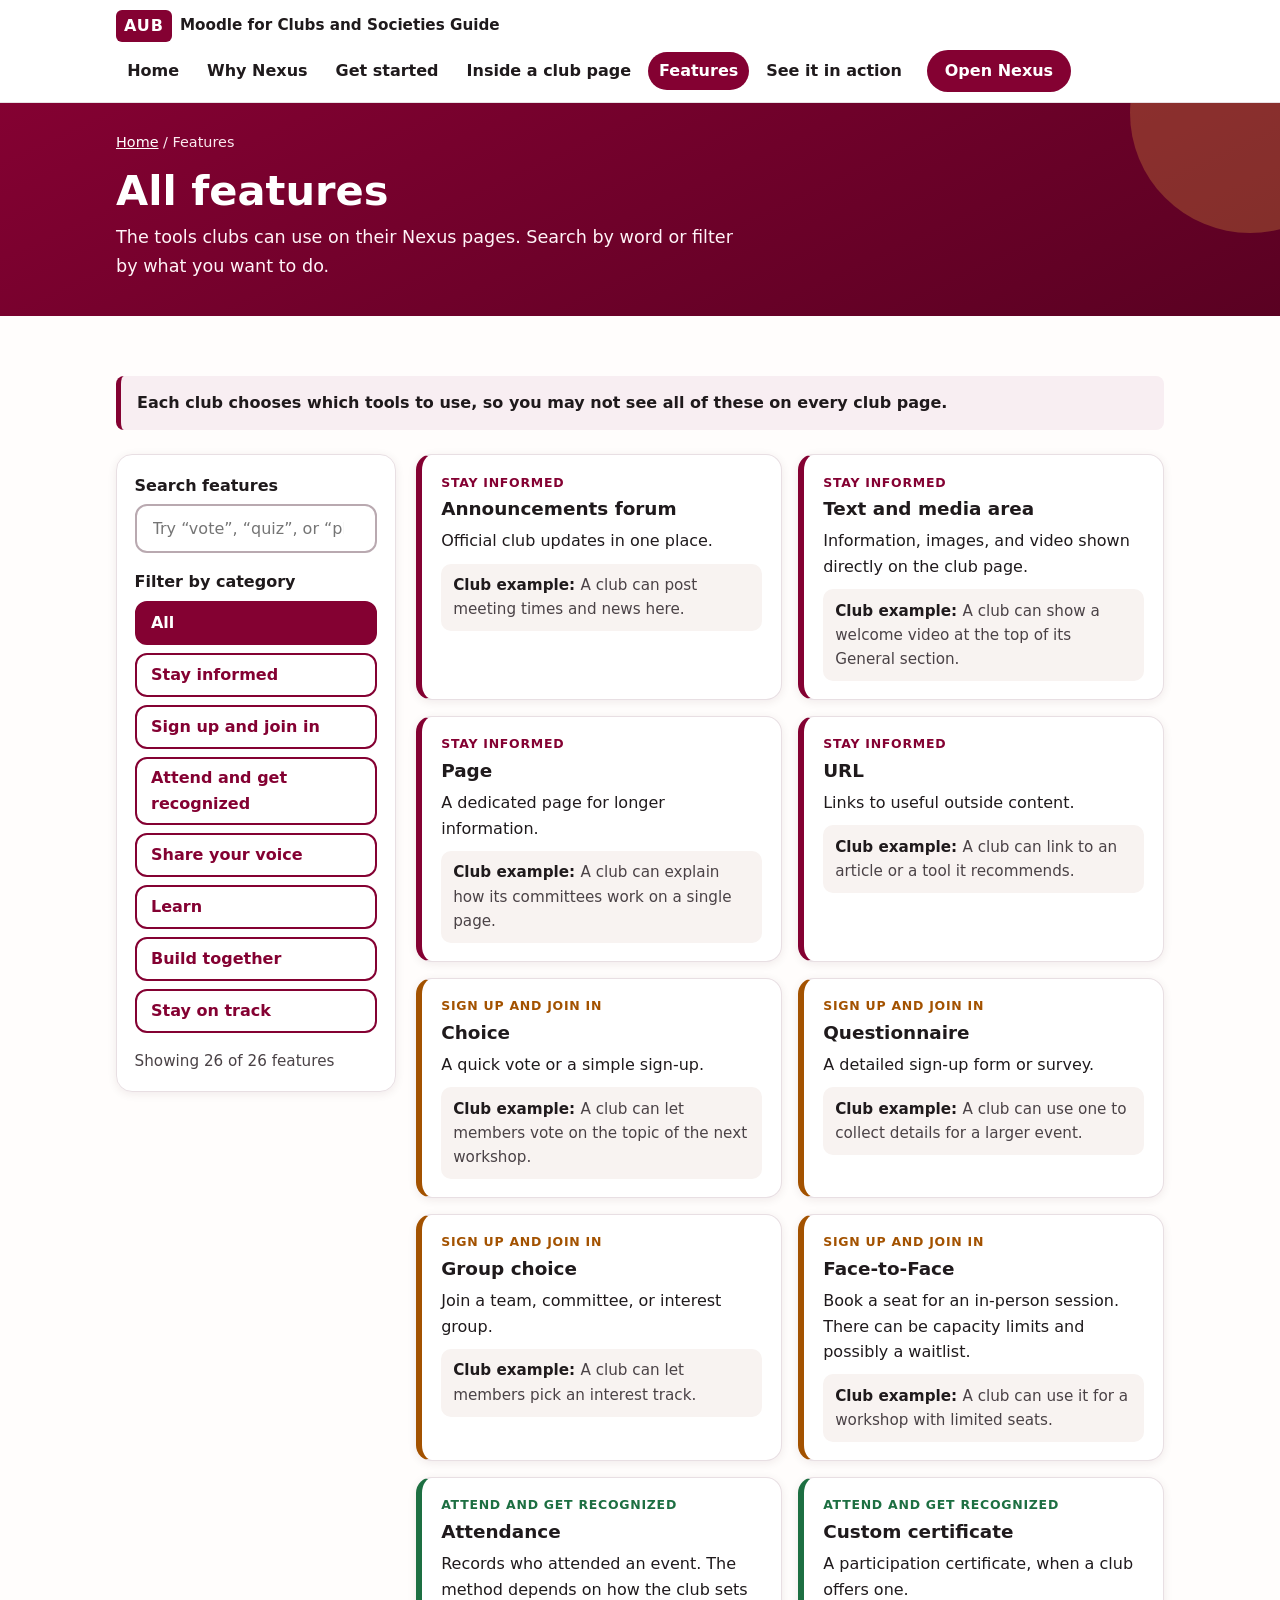
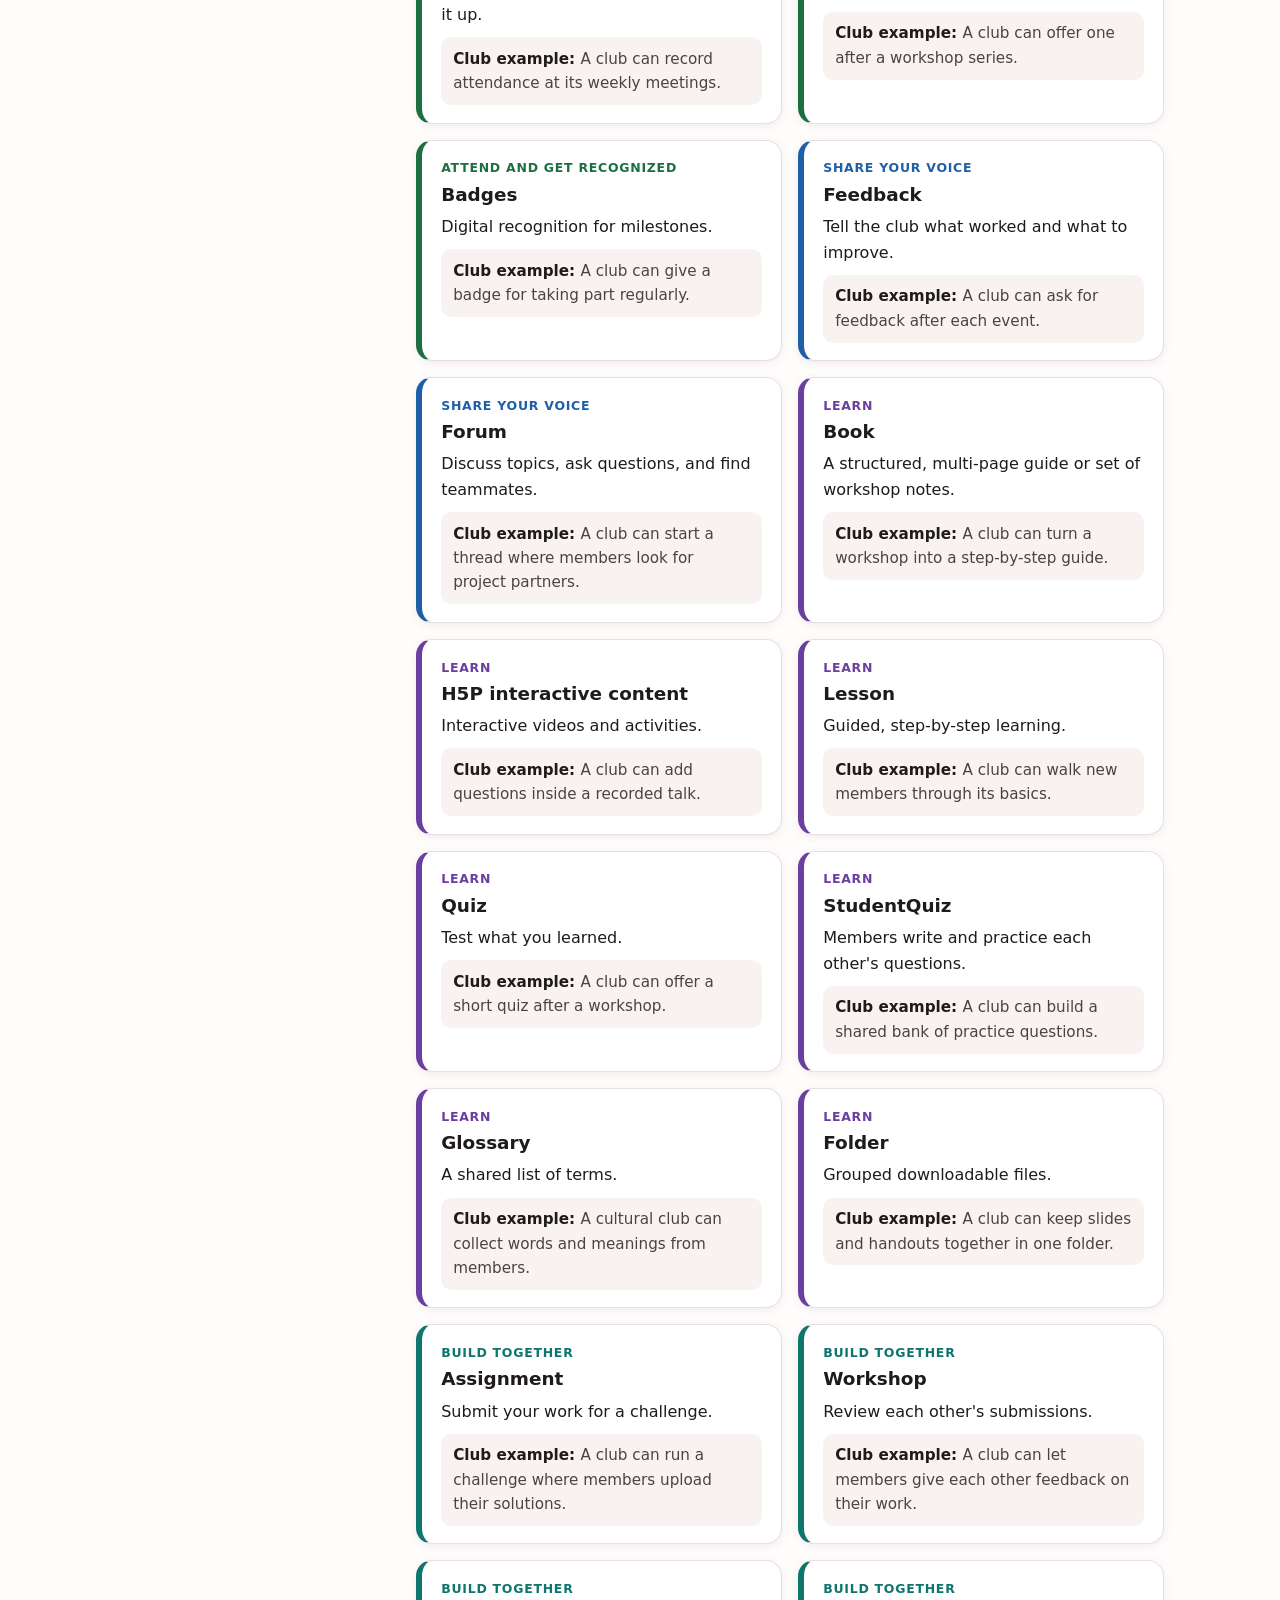
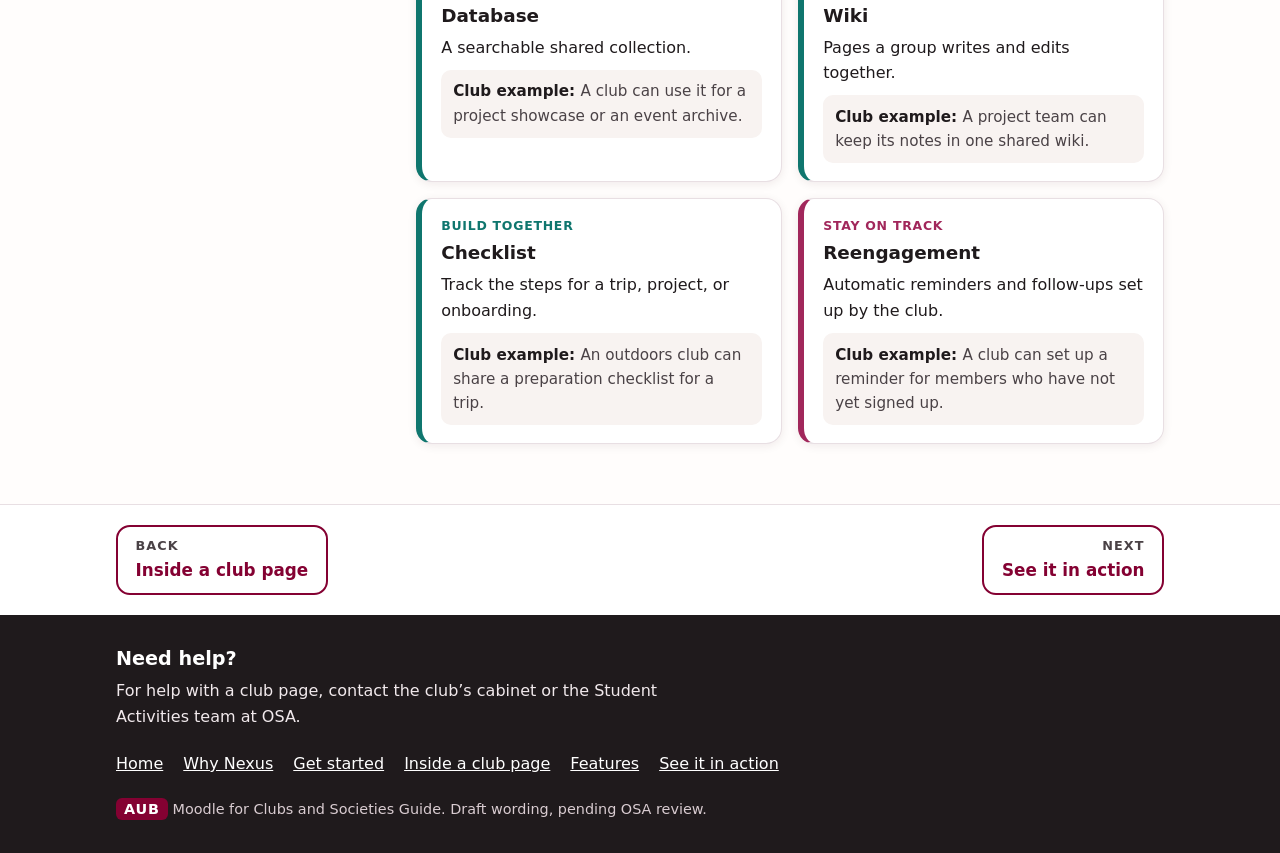
==== features.html @ 30dd05e3 "Redesign as a multi-page site with tabs, tiles, and a filterable feature grid Co-Authored-By: Claude" ====
<!DOCTYPE html>
<html lang="en">
<head>
  <meta charset="utf-8">
  <meta name="viewport" content="width=device-width, initial-scale=1">
  <title>Features | Moodle for Clubs and Societies Guide</title>
  <meta name="description" content="A student guide to everything you can do on Nexus through AUB clubs and societies.">
  <meta name="theme-color" content="#840132">
  <link rel="icon" href="data:image/svg+xml,%3Csvg xmlns='http://www.w3.org/2000/svg' viewBox='0 0 32 32'%3E%3Crect width='32' height='32' rx='7' fill='%23840132'/%3E%3Ctext x='16' y='22' font-family='Arial' font-weight='700' font-size='17' text-anchor='middle' fill='white'%3EN%3C/text%3E%3C/svg%3E">
  <link rel="stylesheet" href="styles.css">
  <script src="script.js" defer></script>
</head>
<body class="">
  <a class="skip-link" href="#main">Skip to content</a>

  <header class="site-header">
    <div class="wrap header-inner">
      <a class="wordmark" href="index.html" aria-label="Moodle for Clubs and Societies Guide, home">
        <span class="wordmark-aub">AUB</span><span class="wordmark-text">Moodle for Clubs and Societies Guide</span>
      </a>
      <button class="menu-toggle" type="button" aria-expanded="false" aria-controls="site-nav">
        <span class="menu-toggle-bars" aria-hidden="true"></span>
        <span class="menu-toggle-label">Menu</span>
      </button>
      <nav id="site-nav" class="site-nav" aria-label="Main">
        <ul>
          <li><a href="index.html">Home</a></li>
          <li><a href="why.html">Why Nexus</a></li>
          <li><a href="start.html">Get started</a></li>
          <li><a href="inside.html">Inside a club page</a></li>
          <li><a href="features.html" aria-current="page">Features</a></li>
          <li><a href="examples.html">See it in action</a></li>
          <li class="nav-cta"><a class="btn btn-small" href="https://lms.aub.edu.lb" target="_blank" rel="noopener noreferrer">Open Nexus<span class="visually-hidden"> (opens in a new tab)</span></a></li>
        </ul>
      </nav>
    </div>
  </header>

  <main id="main">
    <section class="page-head">
      <div class="wrap">
        <p class="crumbs"><a href="index.html">Home</a> <span aria-hidden="true">/</span> Features</p>
        <h1>All features</h1>
        <p class="page-lead">The tools clubs can use on their Nexus pages. Search by word or filter by what you want to do.</p>
      </div>
    </section>

    <section class="section">
      <div class="wrap">
        <p class="notice">Each club chooses which tools to use, so you may not see all of these on every club page.</p>

        <div class="feature-layout">
          <div class="tools" id="tools" hidden>
            <label class="search-label" for="feature-search">Search features</label>
            <input class="search-input" id="feature-search" type="search" placeholder="Try &ldquo;vote&rdquo;, &ldquo;quiz&rdquo;, or &ldquo;photos&rdquo;" autocomplete="off">
            <p class="filter-title" id="filter-title">Filter by category</p>
            <div class="filters" id="filters" role="group" aria-labelledby="filter-title"></div>
            <p class="result-count" id="result-count" role="status" aria-live="polite"></p>
          </div>

          <div class="feature-results">
            <div class="feature-grid" id="feature-grid"></div>
            <p class="empty" id="empty" hidden>No features match your search. Try a different word or choose &ldquo;All&rdquo;.</p>
            <noscript>
              <div class="noscript-box">
                <p><strong>The searchable grid needs JavaScript.</strong> Here are the feature names by category:</p>
                <ul>
                  <li><strong>Stay informed:</strong> Announcements forum, Text and media area, Page, URL</li>
                  <li><strong>Sign up and join in:</strong> Choice, Questionnaire, Group choice, Face-to-Face</li>
                  <li><strong>Attend and get recognized:</strong> Attendance, Custom certificate, Badges</li>
                  <li><strong>Share your voice:</strong> Feedback, Forum</li>
                  <li><strong>Learn:</strong> Book, H5P interactive content, Lesson, Quiz, StudentQuiz, Glossary, Folder</li>
                  <li><strong>Build together:</strong> Assignment, Workshop, Database, Wiki, Checklist</li>
                  <li><strong>Stay on track:</strong> Reengagement</li>
                </ul>
              </div>
            </noscript>
          </div>
        </div>
      </div>
    </section>
  </main>
    <nav class="pager" aria-label="Page navigation"><div class="wrap pager-inner">
      <a class="pager-link pager-prev" href="inside.html"><span class="pager-dir">Back</span><span class="pager-title">Inside a club page</span></a>
      <a class="pager-link pager-next" href="examples.html"><span class="pager-dir">Next</span><span class="pager-title">See it in action</span></a>
    </div></nav>
  <footer class="site-footer">
    <div class="wrap footer-inner">
      <div class="footer-help">
        <h2>Need help?</h2>
        <p>For help with a club page, contact the club&rsquo;s cabinet or the Student Activities team at OSA.</p>
      </div>
      <nav class="footer-nav" aria-label="Footer"><a href="index.html">Home</a><a href="why.html">Why Nexus</a><a href="start.html">Get started</a><a href="inside.html">Inside a club page</a><a href="features.html">Features</a><a href="examples.html">See it in action</a></nav>
      <p class="footer-small"><span class="wordmark-aub">AUB</span> Moodle for Clubs and Societies Guide. Draft wording, pending OSA review.</p>
    </div>
  </footer>
</body>
</html>
---- styles.css ----
:root {
  --aub-maroon: #840132;
  --maroon-dark: #5a0122;
  --maroon-tint: #f8eef2;
  --gold: #f4b942;
  --ink: #1f1a1c;
  --ink-soft: #4a4246;
  --line: #e8dfe3;
  --bg: #fffdfc;
  --bg-tint: #f8f3f1;
  --focus: #0b57d0;
  --radius: 16px;
  --shadow: 0 2px 10px rgba(60, 10, 30, .08);
  --font: system-ui, -apple-system, "Segoe UI", Roboto, "Helvetica Neue", Arial, sans-serif;
  /* tile and card tints */
  --rose: #fbe6ee; --sand: #fdf0d5; --sage: #e2f1e6; --sky: #e1edf9; --lilac: #ece6f8;
  --c0: #840132; --c1: #a35200; --c2: #1d6f42; --c3: #1f5fa8; --c4: #6b3fa0; --c5: #0f766e; --c6: #a1275b;
}

*, *::before, *::after { box-sizing: border-box; }
html { scroll-behavior: smooth; -webkit-text-size-adjust: 100%; }
body {
  margin: 0; font-family: var(--font); font-size: 1rem; line-height: 1.6;
  color: var(--ink); background: var(--bg); overflow-wrap: break-word;
}
img, svg { max-width: 100%; }
h1, h2, h3, h4 { line-height: 1.2; margin: 0 0 .5rem; }
h2 { font-size: 1.6rem; }
h3 { font-size: 1.15rem; }
h4 { font-size: 1.05rem; }
p { margin: 0 0 1rem; }
ul, ol { margin: 0; padding: 0; }
a { color: var(--aub-maroon); }
[id] { scroll-margin-top: 5rem; }

:focus-visible { outline: 3px solid var(--focus); outline-offset: 3px; border-radius: 4px; }

.wrap { width: 100%; max-width: 1080px; margin: 0 auto; padding: 0 1rem; }
.visually-hidden {
  position: absolute !important; width: 1px; height: 1px; margin: -1px; padding: 0;
  border: 0; overflow: hidden; clip: rect(0 0 0 0); white-space: nowrap;
}
.skip-link {
  position: absolute; left: .5rem; top: -4rem; background: #fff; color: var(--aub-maroon);
  padding: .6rem 1rem; border-radius: 8px; z-index: 100; font-weight: 600;
}
.skip-link:focus { top: .5rem; }

/* ---------- Header ---------- */
.site-header { position: sticky; top: 0; z-index: 50; background: #fff; border-bottom: 1px solid var(--line); }
.header-inner { display: flex; flex-wrap: wrap; align-items: center; justify-content: space-between; gap: .5rem; padding-top: .6rem; padding-bottom: .6rem; }
.wordmark { display: flex; align-items: center; gap: .5rem; text-decoration: none; color: var(--ink); min-width: 0; flex: 1 1 0; }
.wordmark-aub {
  background: var(--aub-maroon); color: #fff; font-weight: 800; letter-spacing: .06em;
  padding: .2rem .5rem; border-radius: 6px; flex: none;
}
.wordmark-text { font-weight: 700; font-size: .9rem; line-height: 1.2; }

.menu-toggle {
  display: none; align-items: center; gap: .5rem; background: var(--aub-maroon); color: #fff;
  border: 0; border-radius: 999px; padding: .55rem 1rem; font: inherit; font-weight: 600;
  cursor: pointer; min-height: 44px;
}
.menu-toggle-bars, .menu-toggle-bars::before, .menu-toggle-bars::after { display: block; width: 18px; height: 2px; background: #fff; border-radius: 2px; }
.menu-toggle-bars { position: relative; }
.menu-toggle-bars::before, .menu-toggle-bars::after { content: ""; position: absolute; left: 0; }
.menu-toggle-bars::before { top: -6px; }
.menu-toggle-bars::after { top: 6px; }

.site-nav { flex-basis: 100%; }
.site-nav ul { list-style: none; display: flex; flex-wrap: wrap; align-items: center; gap: .25rem .5rem; }
.site-nav a:not(.btn) { display: inline-block; padding: .4rem .7rem; text-decoration: none; font-weight: 600; color: var(--ink); border-radius: 999px; }
.site-nav a:not(.btn):hover { background: var(--maroon-tint); color: var(--aub-maroon); }
.site-nav a[aria-current="page"] { background: var(--aub-maroon); color: #fff; }

.js .menu-toggle { display: inline-flex; }
.js .site-nav { display: none; }
.js .site-nav.is-open { display: block; }
.js .site-nav ul { flex-direction: column; align-items: stretch; gap: 0; padding: .25rem 0 .5rem; }
.js .site-nav li { border-top: 1px solid var(--line); }
.js .site-nav a:not(.btn) { display: block; padding: .8rem .5rem; border-radius: 8px; }
.js .nav-cta { padding: .75rem 0 .25rem; }
.js .nav-cta .btn { width: 100%; }

@media (min-width: 960px) {
  .js .menu-toggle { display: none; }
  .js .site-nav, .js .site-nav.is-open { display: block; flex-basis: auto; }
  .site-nav { flex-basis: auto; }
  .js .site-nav ul { flex-direction: row; align-items: center; gap: .25rem .35rem; padding: 0; }
  .js .site-nav li { border-top: 0; }
  .js .site-nav a:not(.btn) { display: inline-block; padding: .4rem .7rem; border-radius: 999px; }
  .js .nav-cta { padding: 0 0 0 .5rem; }
  .js .nav-cta .btn { width: auto; }
  .wordmark { flex: 0 1 auto; }
  .wordmark-text { font-size: .95rem; }
}

/* ---------- Buttons ---------- */
.btn {
  display: inline-flex; align-items: center; justify-content: center; min-height: 48px;
  padding: .7rem 1.4rem; border-radius: 999px; font-weight: 700; text-decoration: none;
  border: 2px solid transparent; text-align: center;
}
.btn-small { min-height: 40px; padding: .4rem 1rem; background: var(--aub-maroon); color: #fff; }
.btn-small:hover { background: var(--maroon-dark); }
.btn-light { background: #fff; color: var(--aub-maroon); }
.btn-light:hover { background: var(--maroon-tint); }
.btn-outline-light { color: #fff; border-color: #fff; }
.btn-outline-light:hover { background: rgba(255, 255, 255, .15); }
.btn-primary { background: var(--aub-maroon); color: #fff; }
.btn-primary:hover { background: var(--maroon-dark); }
.button-row { display: flex; flex-wrap: wrap; gap: .75rem; }

/* ---------- Home hero ---------- */
.hero {
  position: relative; overflow: hidden; color: #fff;
  background: linear-gradient(155deg, var(--aub-maroon) 0%, var(--maroon-dark) 100%);
  padding: 2.75rem 0 3rem;
}
.hero::before, .hero::after { content: ""; position: absolute; border-radius: 50%; pointer-events: none; }
.hero::before { width: 420px; height: 420px; right: -140px; top: -160px; background: rgba(244, 185, 66, .22); }
.hero::after { width: 260px; height: 260px; left: -120px; bottom: -150px; background: rgba(255, 255, 255, .07); }
.hero-grid { position: relative; z-index: 1; display: grid; gap: 2rem; }
.eyebrow {
  display: inline-block; margin-bottom: .75rem; font-size: .85rem; font-weight: 700;
  letter-spacing: .1em; text-transform: uppercase; background: rgba(255, 255, 255, .16);
  padding: .25rem .7rem; border-radius: 999px;
}
.hero h1 { font-size: 2.1rem; margin-bottom: 1rem; }
.mission { font-size: 1.2rem; max-width: 36rem; margin-bottom: 1.5rem; }
.hero-note { max-width: 36rem; margin: 1.5rem 0 0; font-size: .95rem; color: #fbe9ef; }
.hero :focus-visible { outline-color: #fff; }

.hero-card {
  background: rgba(255, 255, 255, .12); border: 1px solid rgba(255, 255, 255, .3);
  border-radius: var(--radius); padding: 1.25rem; align-self: center;
}
.hero-card-title { font-weight: 700; margin-bottom: .75rem; text-transform: uppercase; font-size: .85rem; letter-spacing: .08em; }
.hero-card ul { list-style: none; display: grid; gap: .5rem; counter-reset: sec; }
.hero-card li {
  counter-increment: sec; background: #fff; color: var(--ink); border-radius: 12px;
  padding: .6rem .9rem; font-weight: 600; display: flex; gap: .7rem; align-items: center;
}
.hero-card li::before {
  content: counter(sec); flex: none; width: 1.6rem; height: 1.6rem; border-radius: 50%;
  background: var(--aub-maroon); color: #fff; font-size: .85rem; display: flex; align-items: center; justify-content: center;
}
.hero-card li.plus { background: transparent; color: #fff; border: 2px dashed rgba(255, 255, 255, .6); counter-increment: none; font-weight: 500; }
.hero-card li.plus::before { content: "+"; background: var(--gold); color: var(--ink); }

/* ---------- Inner page header ---------- */
.page-head {
  position: relative; overflow: hidden; color: #fff;
  background: linear-gradient(155deg, var(--aub-maroon) 0%, var(--maroon-dark) 100%);
  padding: 1.75rem 0 2.25rem;
}
.page-head::after { content: ""; position: absolute; width: 240px; height: 240px; right: -90px; top: -110px; border-radius: 50%; background: rgba(244, 185, 66, .25); }
.page-head .wrap { position: relative; z-index: 1; }
.crumbs { font-size: .9rem; margin-bottom: .75rem; color: #fbe9ef; }
.crumbs a { color: #fff; }
.page-head h1 { font-size: 2rem; margin-bottom: .5rem; }
.page-lead { max-width: 40rem; font-size: 1.1rem; margin: 0; color: #fff3f7; }
.page-head :focus-visible { outline-color: #fff; }

/* ---------- Sections ---------- */
.section { padding: 2.5rem 0; }
.section-tint { background: var(--bg-tint); }
.section-title { color: var(--aub-maroon); margin-bottom: .5rem; }
.lead { font-size: 1.1rem; color: var(--ink-soft); max-width: 42rem; }
.small { font-size: .95rem; color: var(--ink-soft); }
.hint { font-size: .9rem; font-weight: 600; color: var(--ink-soft); margin-bottom: .75rem; }
.note-line { margin-top: 1.25rem; color: var(--ink-soft); }
.center-action { margin: 2rem 0 0; text-align: center; }

/* Home tiles */
.tiles { display: grid; gap: 1rem; margin-top: 1.5rem; }
.tile {
  position: relative; display: block; text-decoration: none; color: var(--ink);
  border-radius: 20px; padding: 1.25rem 1.25rem 1.1rem; box-shadow: var(--shadow);
  border: 2px solid transparent; transition: transform .15s ease, border-color .15s ease;
}
.tile:hover { transform: translateY(-3px); border-color: var(--aub-maroon); }
.tile-num {
  display: flex; align-items: center; justify-content: center; width: 2.6rem; height: 2.6rem;
  border-radius: 14px; background: var(--aub-maroon); color: #fff; font-size: 1.3rem; font-weight: 800; margin-bottom: .75rem;
}
.tile h3 { font-size: 1.3rem; }
.tile p { color: var(--ink-soft); }
.tile-go { font-weight: 700; color: var(--aub-maroon); }
.tile-go::after { content: " \2192"; }
.t1 { background: var(--rose); } .t2 { background: var(--sand); } .t3 { background: var(--sage); }
.t4 { background: var(--sky); } .t5 { background: var(--lilac); }

/* Why */
.why-list { list-style: none; display: grid; gap: .85rem; }
.why-list li {
  display: flex; gap: 1rem; align-items: flex-start; background: #fff; border: 1px solid var(--line);
  border-radius: var(--radius); padding: 1rem 1.1rem; box-shadow: var(--shadow); font-size: 1.05rem;
}
.why-num {
  flex: none; width: 2.2rem; height: 2.2rem; border-radius: 50%; background: var(--aub-maroon);
  color: #fff; font-weight: 700; display: inline-flex; align-items: center; justify-content: center;
}
.compare { display: grid; gap: .75rem; margin-top: 1.25rem; align-items: stretch; }
.compare-col { border-radius: 20px; padding: 1.4rem; }
.compare-col ul { padding-left: 1.2rem; }
.compare-follow { background: #ece7e8; border: 1px solid var(--line); }
.compare-part { background: var(--aub-maroon); color: #fff; box-shadow: var(--shadow); }
.compare-part h3 { color: #fff; }
.compare-arrow { text-align: center; font-size: 2rem; font-weight: 800; color: var(--aub-maroon); transform: rotate(90deg); line-height: 1; }

/* Timeline */
.timeline { list-style: none; counter-reset: tl; position: relative; display: grid; gap: 1rem; }
.timeline::before { content: ""; position: absolute; left: 1.2rem; top: 1.5rem; bottom: 1.5rem; width: 3px; background: var(--gold); border-radius: 3px; }
.timeline li {
  counter-increment: tl; position: relative; margin-left: 3.4rem; background: #fff;
  border: 1px solid var(--line); border-radius: var(--radius); padding: 1rem 1.2rem; box-shadow: var(--shadow);
}
.timeline li::before {
  content: counter(tl); position: absolute; left: -3.4rem; top: .8rem; width: 2.5rem; height: 2.5rem;
  border-radius: 50%; background: var(--aub-maroon); color: #fff; font-weight: 800; border: 3px solid var(--bg);
  display: flex; align-items: center; justify-content: center;
}
.timeline h3 { margin-bottom: .2rem; }
.timeline p { margin: 0; color: var(--ink-soft); }

/* Event flow */
.flow { list-style: none; display: grid; gap: 1rem; margin-top: 1.5rem; }
.flow li { position: relative; background: #fff; border: 1px solid var(--line); border-radius: var(--radius); padding: 1rem 1rem 1rem 4rem; box-shadow: var(--shadow); }
.flow-num {
  position: absolute; left: 1rem; top: 1rem; width: 2.2rem; height: 2.2rem; border-radius: 50%;
  background: var(--aub-maroon); color: #fff; font-weight: 700; display: flex; align-items: center; justify-content: center;
}
.flow li:not(:last-child)::after {
  content: ""; position: absolute; left: calc(1rem + 1.1rem - 1px); top: calc(1rem + 2.2rem);
  height: calc(100% - 2.2rem); width: 2px; background: var(--aub-maroon); opacity: .3;
}
.flow h3 { margin-bottom: .2rem; }
.flow p { margin: 0; color: var(--ink-soft); }

/* Tabs */
.tab-panel {
  background: #fff; border: 1px solid var(--line); border-radius: var(--radius);
  padding: 1.25rem; box-shadow: var(--shadow); margin-bottom: 1rem;
}
.tab-panel h3 { color: var(--aub-maroon); font-size: 1.3rem; }
.tab-panel > p { color: var(--ink-soft); }
.tablist { display: flex; flex-wrap: wrap; gap: .5rem; margin-bottom: 1rem; }
.tab {
  font: inherit; font-weight: 700; cursor: pointer; min-height: 44px; padding: .45rem 1.1rem;
  background: #fff; color: var(--aub-maroon); border: 2px solid var(--aub-maroon); border-radius: 999px;
}
.tab:hover { background: var(--maroon-tint); }
.tab[aria-selected="true"] { background: var(--aub-maroon); color: #fff; }
.js .tab-panel { margin-bottom: 0; }
.js .tab-panel[hidden] { display: none; }
.pill-list { list-style: none; display: flex; flex-wrap: wrap; gap: .5rem; margin-top: .5rem; }
.pill-list li { background: var(--maroon-tint); border: 1px solid #ecd2dc; border-radius: 999px; padding: .35rem .9rem; font-weight: 600; }

/* Features */
.notice {
  background: var(--maroon-tint); border-left: 5px solid var(--aub-maroon);
  padding: .9rem 1rem; border-radius: 8px; font-weight: 600; margin: 0 0 1.5rem;
}
.feature-layout { display: grid; gap: 1.25rem; align-items: start; }
.tools { background: #fff; border: 1px solid var(--line); border-radius: var(--radius); padding: 1.1rem; box-shadow: var(--shadow); }
.tools[hidden] { display: none; }
.search-label { display: block; font-weight: 700; margin-bottom: .35rem; }
.search-input {
  width: 100%; font: inherit; min-height: 48px; padding: .6rem 1rem;
  border: 2px solid #b9a9b0; border-radius: 12px; background: #fff; color: var(--ink);
}
.search-input:focus-visible { outline-offset: 1px; border-color: var(--focus); }
.filter-title { font-weight: 700; margin: 1rem 0 .4rem; }
.filters { display: flex; flex-wrap: wrap; gap: .5rem; }
.chip {
  font: inherit; font-weight: 600; cursor: pointer; min-height: 44px; padding: .4rem .9rem;
  background: #fff; color: var(--aub-maroon); border: 2px solid var(--aub-maroon); border-radius: 999px;
}
.chip:hover { background: var(--maroon-tint); }
.chip[aria-pressed="true"] { background: var(--aub-maroon); color: #fff; }
.result-count { color: var(--ink-soft); font-size: .95rem; margin: 1rem 0 0; }

.feature-grid { display: grid; gap: 1rem; }
.feature-card {
  --accent: var(--c0); background: #fff; border: 1px solid var(--line); border-left: 6px solid var(--accent);
  border-radius: var(--radius); padding: 1.1rem 1.2rem; box-shadow: var(--shadow);
}
.feature-card[hidden] { display: none; }
.cat-0 { --accent: var(--c0); } .cat-1 { --accent: var(--c1); } .cat-2 { --accent: var(--c2); }
.cat-3 { --accent: var(--c3); } .cat-4 { --accent: var(--c4); } .cat-5 { --accent: var(--c5); } .cat-6 { --accent: var(--c6); }
.feature-cat { margin: 0 0 .35rem; font-size: .78rem; font-weight: 700; letter-spacing: .06em; text-transform: uppercase; color: var(--accent); }
.feature-meaning { margin-bottom: .6rem; }
.feature-example { margin: 0; font-size: .95rem; color: var(--ink-soft); background: var(--bg-tint); border-radius: 10px; padding: .6rem .75rem; }
.feature-example-label { font-weight: 700; color: var(--ink); }
.empty { font-weight: 600; padding: 1rem 0; }
.noscript-box { background: #fff; border: 1px solid var(--line); border-radius: var(--radius); padding: 1rem 1.2rem; }
.noscript-box ul { padding-left: 1.2rem; }

/* Examples */
.example-block { background: #fff; border: 2px solid var(--aub-maroon); border-radius: 20px; padding: 1.25rem; box-shadow: var(--shadow); }
.example-block h2 { color: var(--aub-maroon); }
.example-block .tab-panel { box-shadow: none; background: var(--bg-tint); }
.label {
  display: inline-block; margin: 0 0 .5rem; background: var(--aub-maroon); color: #fff;
  font-size: .85rem; font-weight: 700; letter-spacing: .04em; padding: .25rem .75rem; border-radius: 999px;
}
.idea-pair { display: grid; gap: 1rem; margin-top: 1.25rem; }
.idea { background: var(--maroon-tint); border-radius: var(--radius); padding: 1rem 1.2rem; }
.idea p { margin: 0; }
.tag {
  display: inline-block; vertical-align: middle; margin-left: .35rem; font-size: .7rem; font-weight: 700;
  text-transform: uppercase; letter-spacing: .06em; border: 1px solid var(--aub-maroon); color: var(--aub-maroon);
  border-radius: 999px; padding: .05rem .5rem;
}
.idea-cards { display: grid; gap: 1rem; margin-top: 1.25rem; }
.idea-card { border-radius: 20px; padding: 1.2rem; box-shadow: var(--shadow); }
.idea-card p { margin: 0; color: var(--ink-soft); }
.ic1 { background: var(--rose); } .ic2 { background: var(--sand); } .ic3 { background: var(--sage); }
.ic4 { background: var(--sky); } .ic5 { background: var(--lilac); }
.inspired { margin-top: 1.5rem; font-size: .95rem; color: var(--ink-soft); }

/* Help (home) */
.help-box { background: #fff; border: 2px solid var(--gold); border-radius: 20px; padding: 1.5rem; text-align: center; box-shadow: var(--shadow); }
.help-box h2 { color: var(--aub-maroon); }
.help-box p { margin: 0 auto; max-width: 36rem; font-size: 1.1rem; }

/* Pager */
.pager { border-top: 1px solid var(--line); background: #fff; }
.pager-inner { display: flex; justify-content: space-between; gap: 1rem; padding-top: 1.25rem; padding-bottom: 1.25rem; }
.pager-link {
  display: flex; flex-direction: column; text-decoration: none; border: 2px solid var(--aub-maroon);
  border-radius: 14px; padding: .6rem 1.1rem; min-width: 0; color: var(--aub-maroon);
}
.pager-link:hover { background: var(--maroon-tint); }
.pager-next { margin-left: auto; text-align: right; }
.pager-dir { font-size: .8rem; font-weight: 700; text-transform: uppercase; letter-spacing: .08em; color: var(--ink-soft); }
.pager-title { font-weight: 800; font-size: 1.05rem; }

/* Footer */
.site-footer { background: var(--ink); color: #f1e9ec; padding: 2rem 0; }
.site-footer a { color: #fff; }
.site-footer :focus-visible { outline-color: #fff; }
.footer-help h2 { font-size: 1.2rem; color: #fff; }
.footer-help p { max-width: 36rem; }
.footer-nav { display: flex; flex-wrap: wrap; gap: .25rem 1.25rem; margin: 1rem 0; }
.footer-nav a { padding: .35rem 0; }
.footer-small { margin: 0; font-size: .9rem; color: #d9ccd1; }

/* ---------- Larger screens ---------- */
@media (min-width: 640px) {
  .hero h1 { font-size: 2.8rem; }
  .page-head h1 { font-size: 2.6rem; }
  .tiles { grid-template-columns: repeat(2, 1fr); }
  .feature-grid { grid-template-columns: repeat(2, 1fr); }
  .idea-pair { grid-template-columns: 1fr 1fr; }
  .idea-cards { grid-template-columns: repeat(2, 1fr); }
  .compare { grid-template-columns: 1fr auto 1fr; align-items: center; }
  .compare-arrow { transform: none; }
}
@media (min-width: 960px) {
  .hero { padding: 4.5rem 0 5rem; }
  .hero-grid { grid-template-columns: 1.25fr .85fr; align-items: center; }
  .hero h1 { font-size: 3.2rem; }
  .section { padding: 3.75rem 0; }
  h2 { font-size: 1.9rem; }
  .tiles { grid-template-columns: repeat(6, 1fr); }
  .tile { grid-column: span 2; }
  .tile:nth-child(4) { grid-column: 2 / span 2; }
  .tile:nth-child(5) { grid-column: 4 / span 2; }
  .idea-cards { grid-template-columns: repeat(3, 1fr); }
  .idea-cards .idea-card:nth-child(4) { grid-column: 1 / span 1; }
  .feature-layout { grid-template-columns: 280px 1fr; }
  .tools { position: sticky; top: 5rem; }
  .filters { flex-direction: column; }
  .chip { text-align: left; border-radius: 12px; }
  .feature-grid { grid-template-columns: repeat(2, 1fr); }
  .flow { grid-template-columns: repeat(5, 1fr); }
  .flow li { padding: 4rem 1rem 1rem; }
  .flow li:not(:last-child)::after {
    left: calc(1rem + 2.2rem); top: calc(1rem + 1.1rem - 1px); width: calc(100% - 2.2rem + 1rem); height: 2px;
  }
}

/* ---------- Reduced motion ---------- */
@media (prefers-reduced-motion: reduce) {
  html { scroll-behavior: auto; }
  *, *::before, *::after { animation: none !important; transition: none !important; }
  .tile:hover { transform: none; }
}
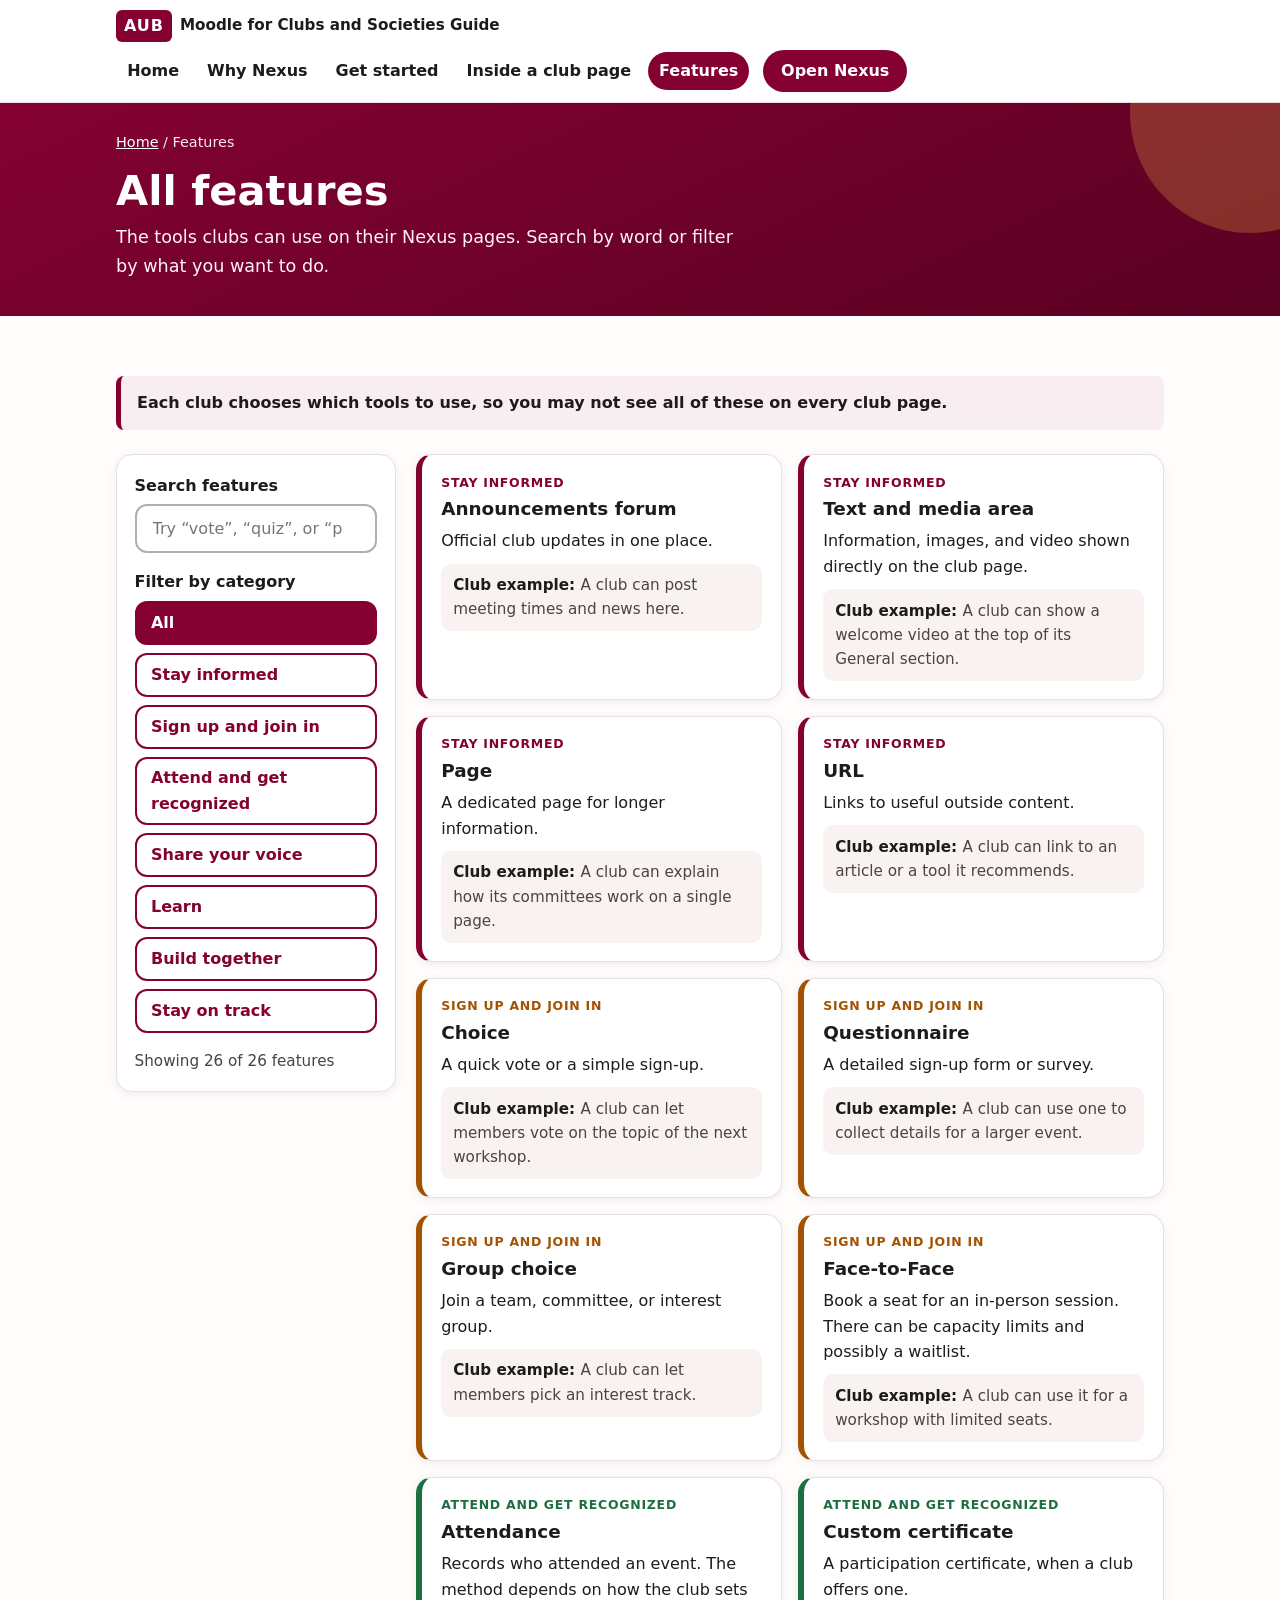
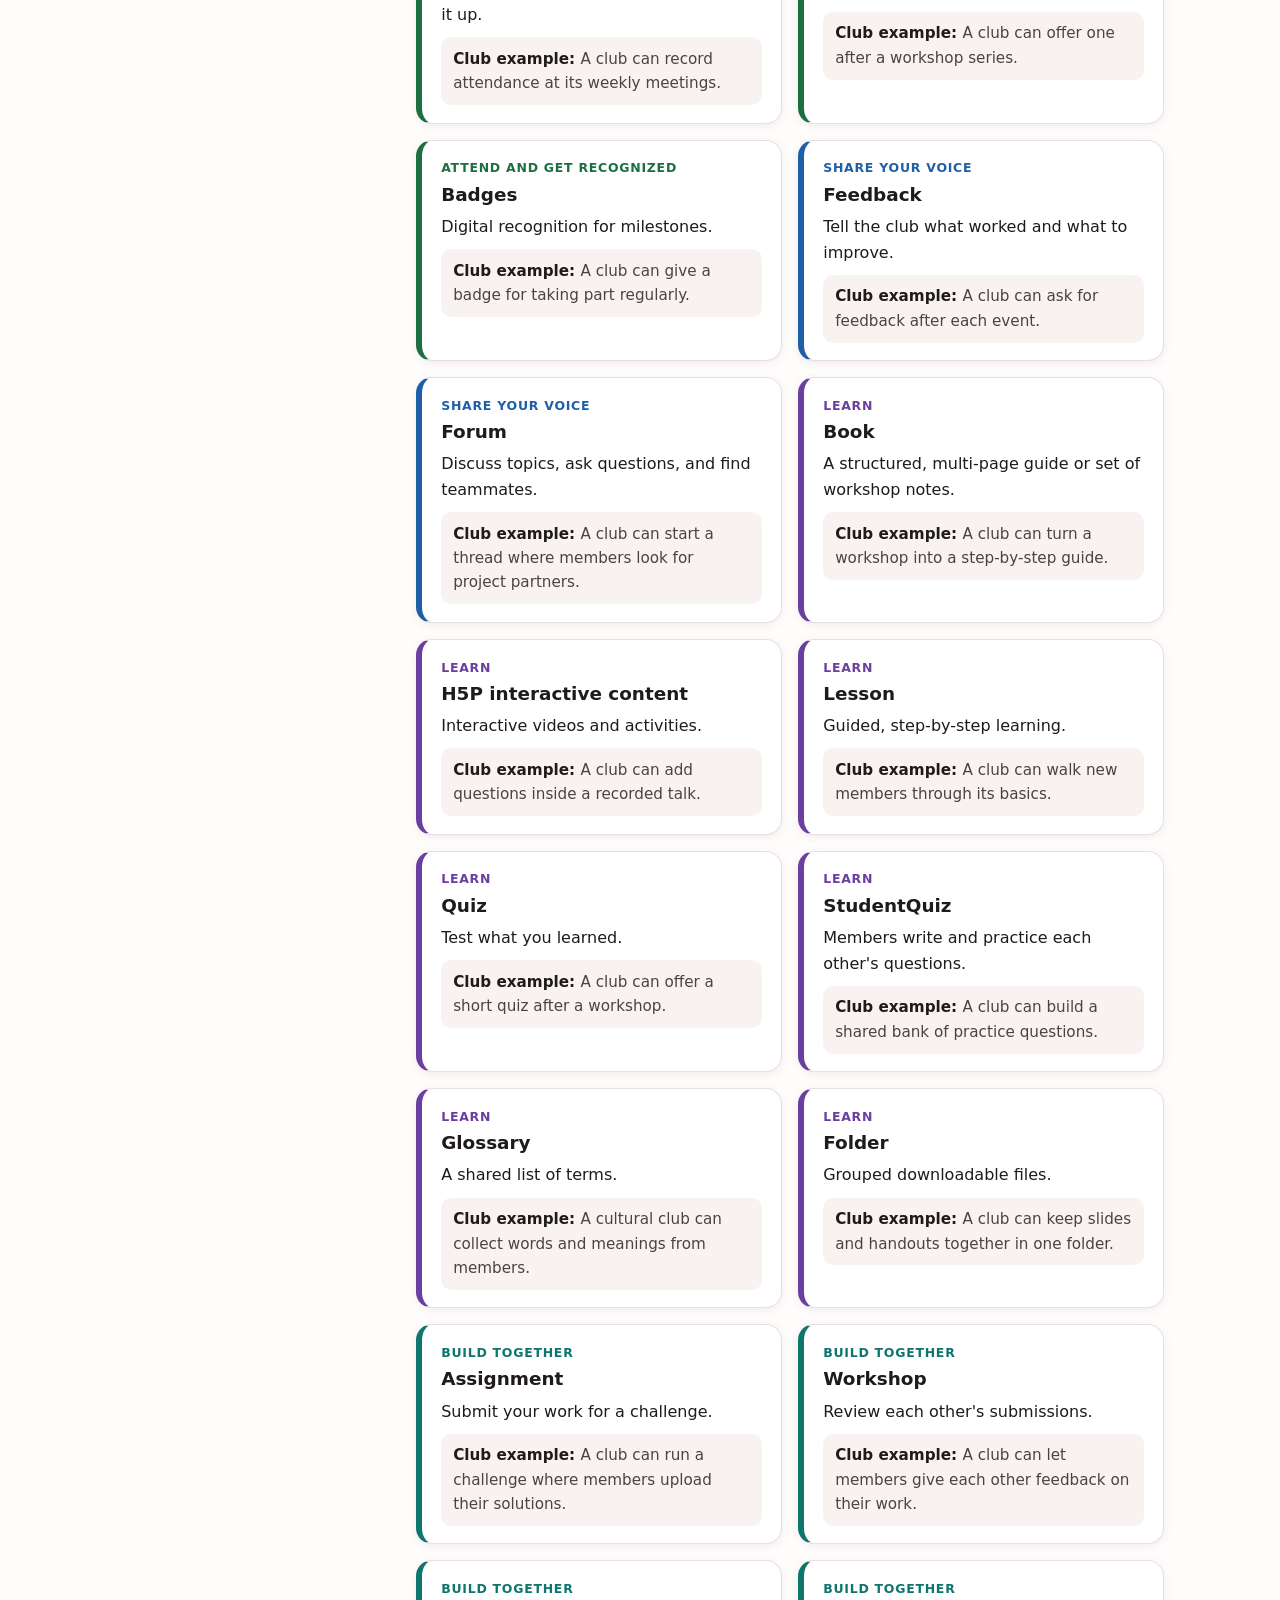
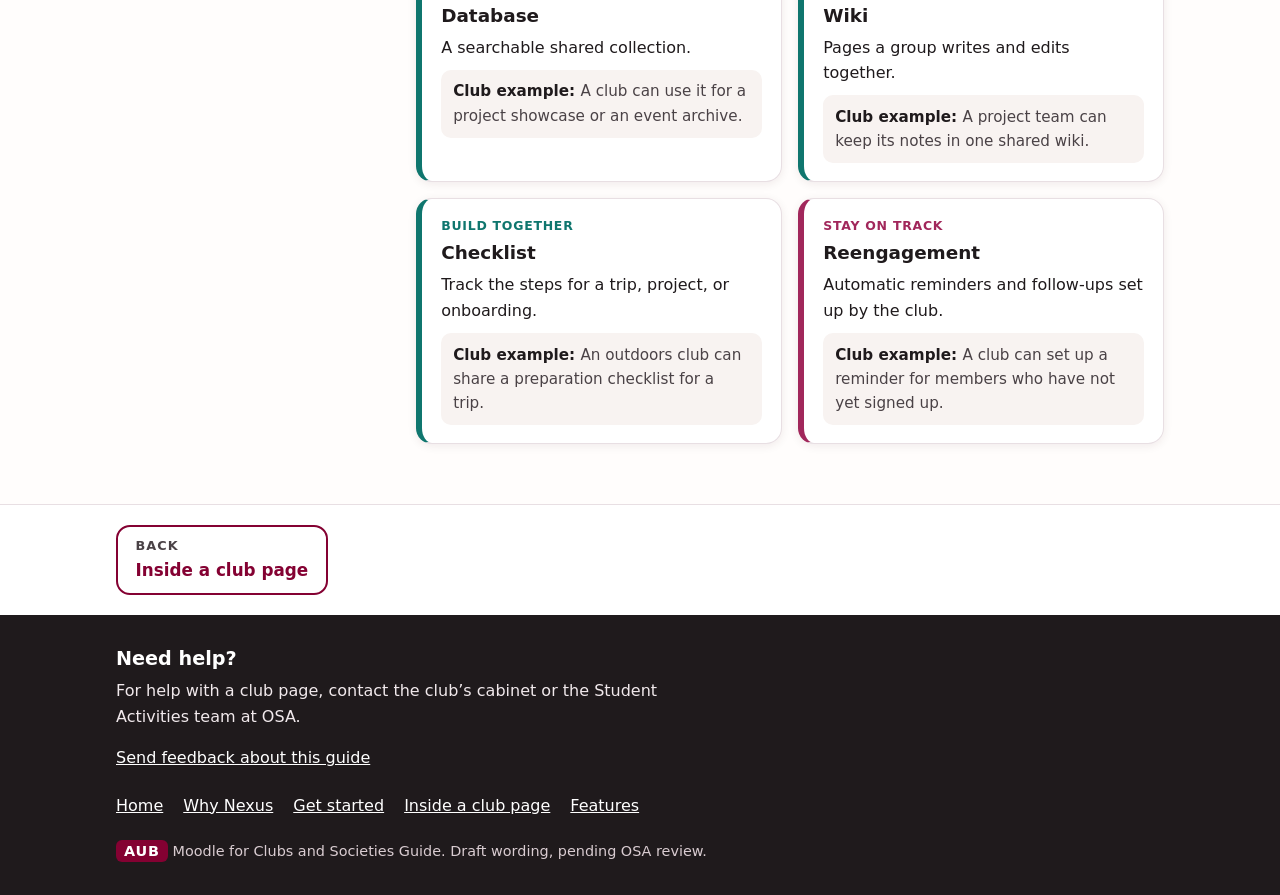
==== commit 5a024c7a: "Remove examples page, neutral home tiles, help and feedback email link Co-Authored-By: Claude Sonnet" ====
--- a/features.html
+++ b/features.html
@@ -29,7 +29,6 @@
           <li><a href="start.html">Get started</a></li>
           <li><a href="inside.html">Inside a club page</a></li>
           <li><a href="features.html" aria-current="page">Features</a></li>
-          <li><a href="examples.html">See it in action</a></li>
           <li class="nav-cta"><a class="btn btn-small" href="https://lms.aub.edu.lb" target="_blank" rel="noopener noreferrer">Open Nexus<span class="visually-hidden"> (opens in a new tab)</span></a></li>
         </ul>
       </nav>
@@ -82,15 +81,15 @@
   </main>
     <nav class="pager" aria-label="Page navigation"><div class="wrap pager-inner">
       <a class="pager-link pager-prev" href="inside.html"><span class="pager-dir">Back</span><span class="pager-title">Inside a club page</span></a>
-      <a class="pager-link pager-next" href="examples.html"><span class="pager-dir">Next</span><span class="pager-title">See it in action</span></a>
     </div></nav>
   <footer class="site-footer">
     <div class="wrap footer-inner">
       <div class="footer-help">
         <h2>Need help?</h2>
         <p>For help with a club page, contact the club&rsquo;s cabinet or the Student Activities team at OSA.</p>
+        <p><a href="mailto:man53@mail.aub.edu?subject=Feedback%20on%20the%20Moodle%20for%20Clubs%20and%20Societies%20Guide">Send feedback about this guide</a></p>
       </div>
-      <nav class="footer-nav" aria-label="Footer"><a href="index.html">Home</a><a href="why.html">Why Nexus</a><a href="start.html">Get started</a><a href="inside.html">Inside a club page</a><a href="features.html">Features</a><a href="examples.html">See it in action</a></nav>
+      <nav class="footer-nav" aria-label="Footer"><a href="index.html">Home</a><a href="why.html">Why Nexus</a><a href="start.html">Get started</a><a href="inside.html">Inside a club page</a><a href="features.html">Features</a></nav>
       <p class="footer-small"><span class="wordmark-aub">AUB</span> Moodle for Clubs and Societies Guide. Draft wording, pending OSA review.</p>
     </div>
   </footer>
--- a/styles.css
+++ b/styles.css
@@ -188,8 +188,8 @@
 .tile p { color: var(--ink-soft); }
 .tile-go { font-weight: 700; color: var(--aub-maroon); }
 .tile-go::after { content: " \2192"; }
-.t1 { background: var(--rose); } .t2 { background: var(--sand); } .t3 { background: var(--sage); }
-.t4 { background: var(--sky); } .t5 { background: var(--lilac); }
+.t1, .t2, .t3, .t4 { background: #fff; border-color: var(--line); }
+.t1:hover, .t2:hover, .t3:hover, .t4:hover { border-color: var(--aub-maroon); }
 
 /* Why */
 .why-list { list-style: none; display: grid; gap: .85rem; }
@@ -321,7 +321,8 @@
 .inspired { margin-top: 1.5rem; font-size: .95rem; color: var(--ink-soft); }
 
 /* Help (home) */
-.help-box { background: #fff; border: 2px solid var(--gold); border-radius: 20px; padding: 1.5rem; text-align: center; box-shadow: var(--shadow); }
+.help-box { background: #fff; border: 1px solid var(--line); border-radius: 20px; padding: 1.5rem; text-align: center; box-shadow: var(--shadow); }
+.help-box p + p { margin-top: 1rem; }
 .help-box h2 { color: var(--aub-maroon); }
 .help-box p { margin: 0 auto; max-width: 36rem; font-size: 1.1rem; }
 
@@ -364,12 +365,7 @@
   .hero h1 { font-size: 3.2rem; }
   .section { padding: 3.75rem 0; }
   h2 { font-size: 1.9rem; }
-  .tiles { grid-template-columns: repeat(6, 1fr); }
-  .tile { grid-column: span 2; }
-  .tile:nth-child(4) { grid-column: 2 / span 2; }
-  .tile:nth-child(5) { grid-column: 4 / span 2; }
-  .idea-cards { grid-template-columns: repeat(3, 1fr); }
-  .idea-cards .idea-card:nth-child(4) { grid-column: 1 / span 1; }
+  .tiles { grid-template-columns: repeat(4, 1fr); }
   .feature-layout { grid-template-columns: 280px 1fr; }
   .tools { position: sticky; top: 5rem; }
   .filters { flex-direction: column; }
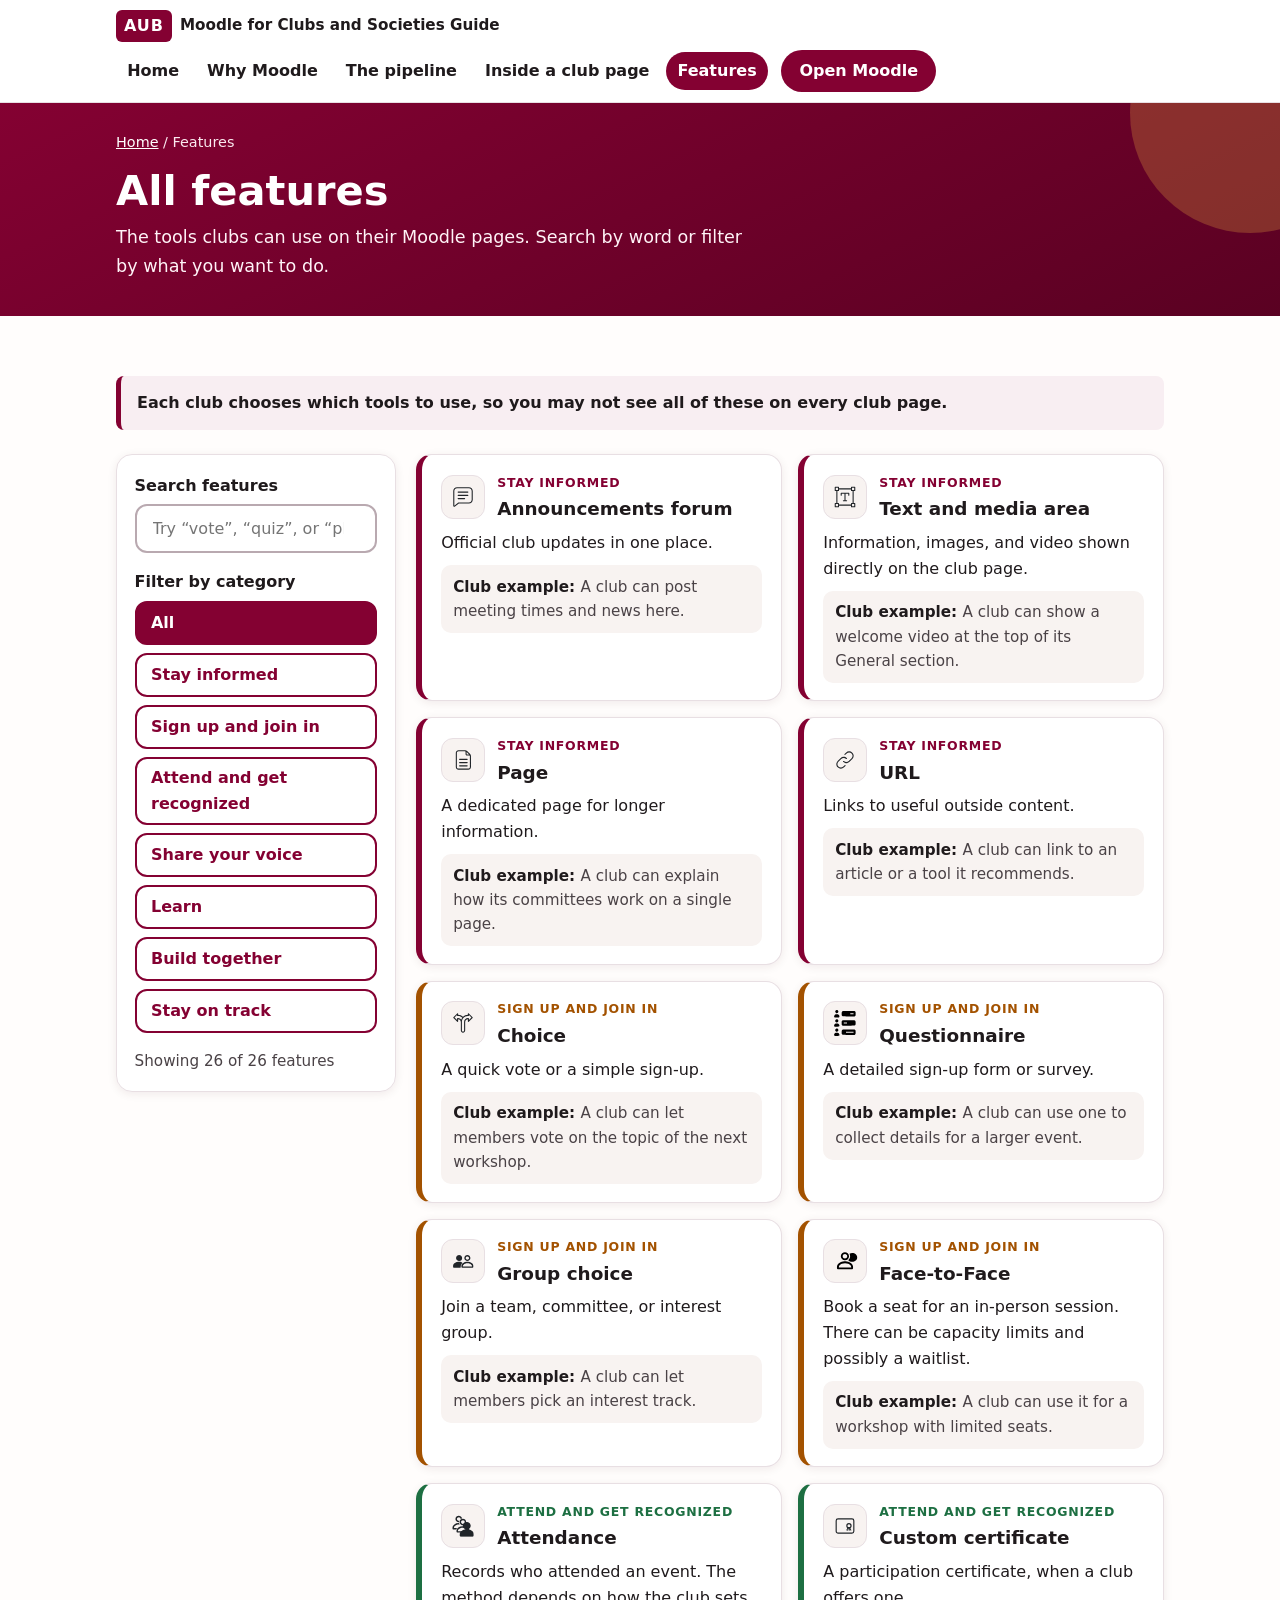
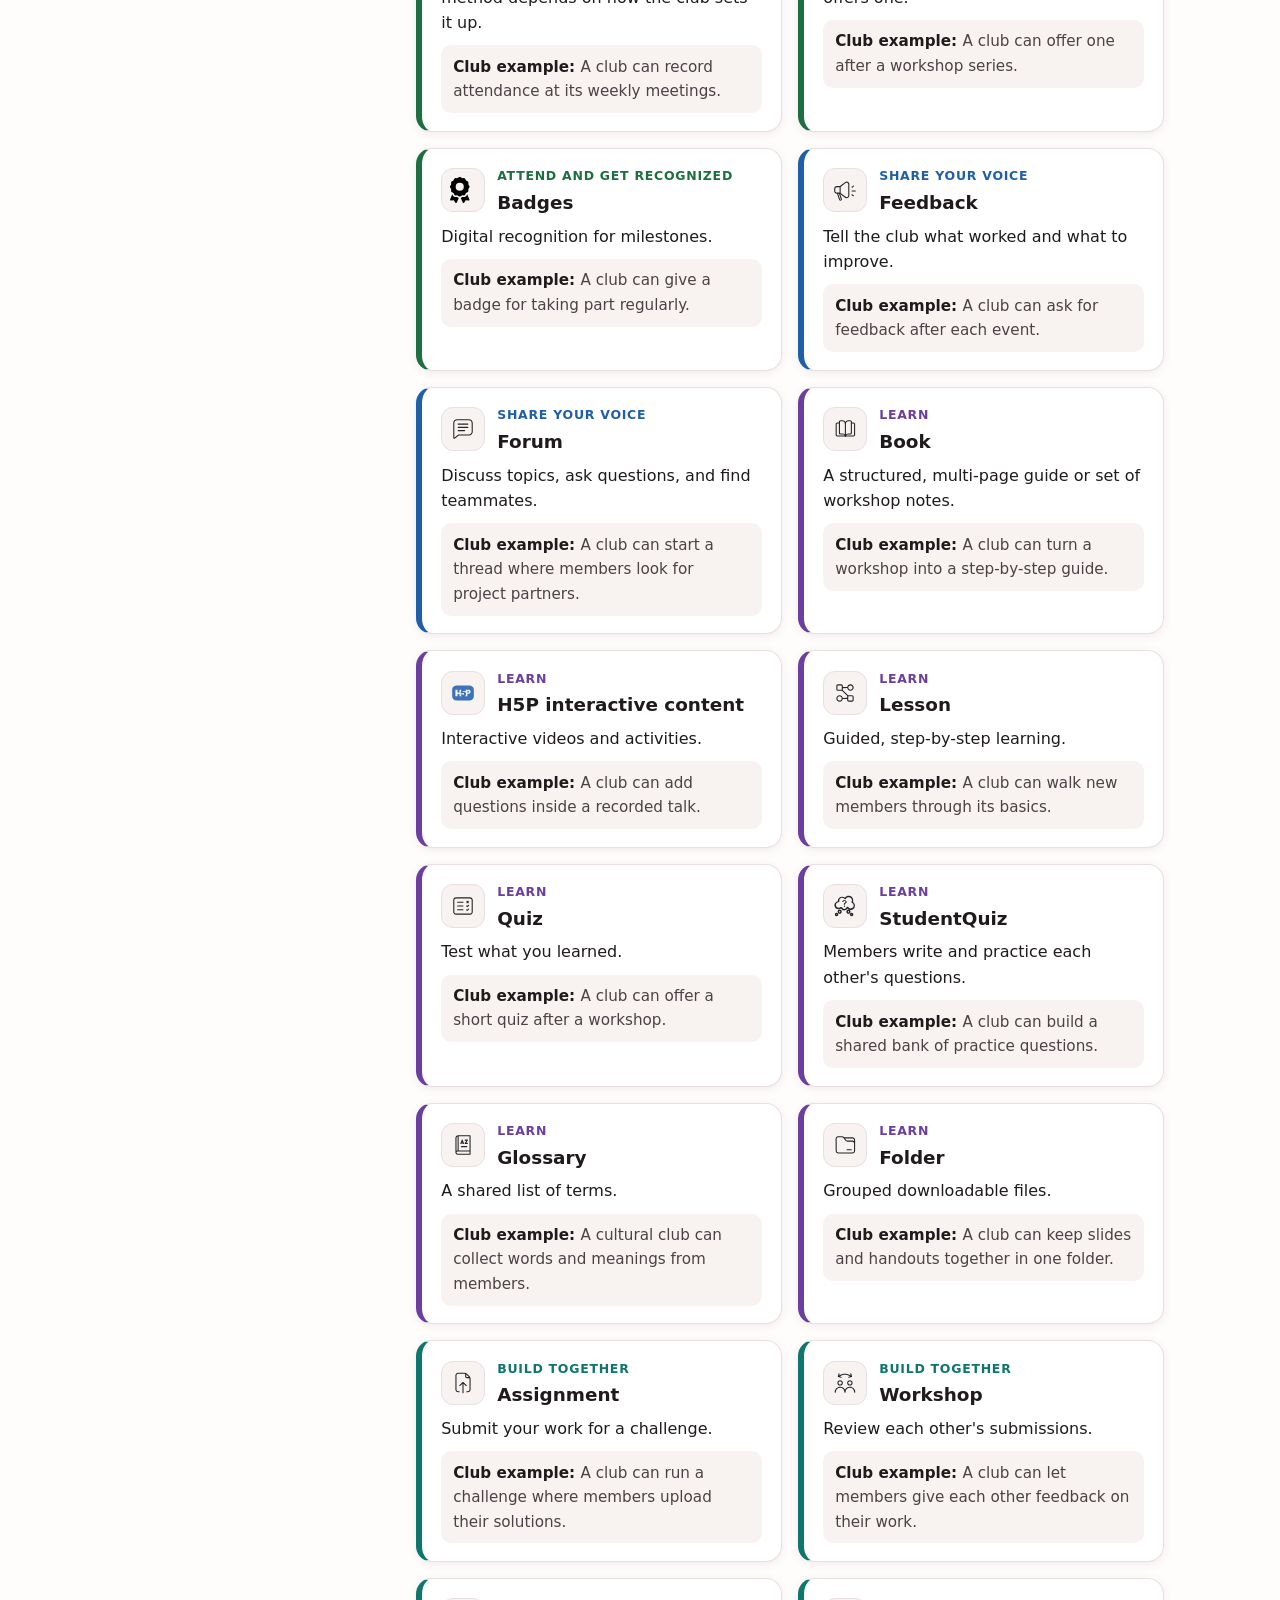
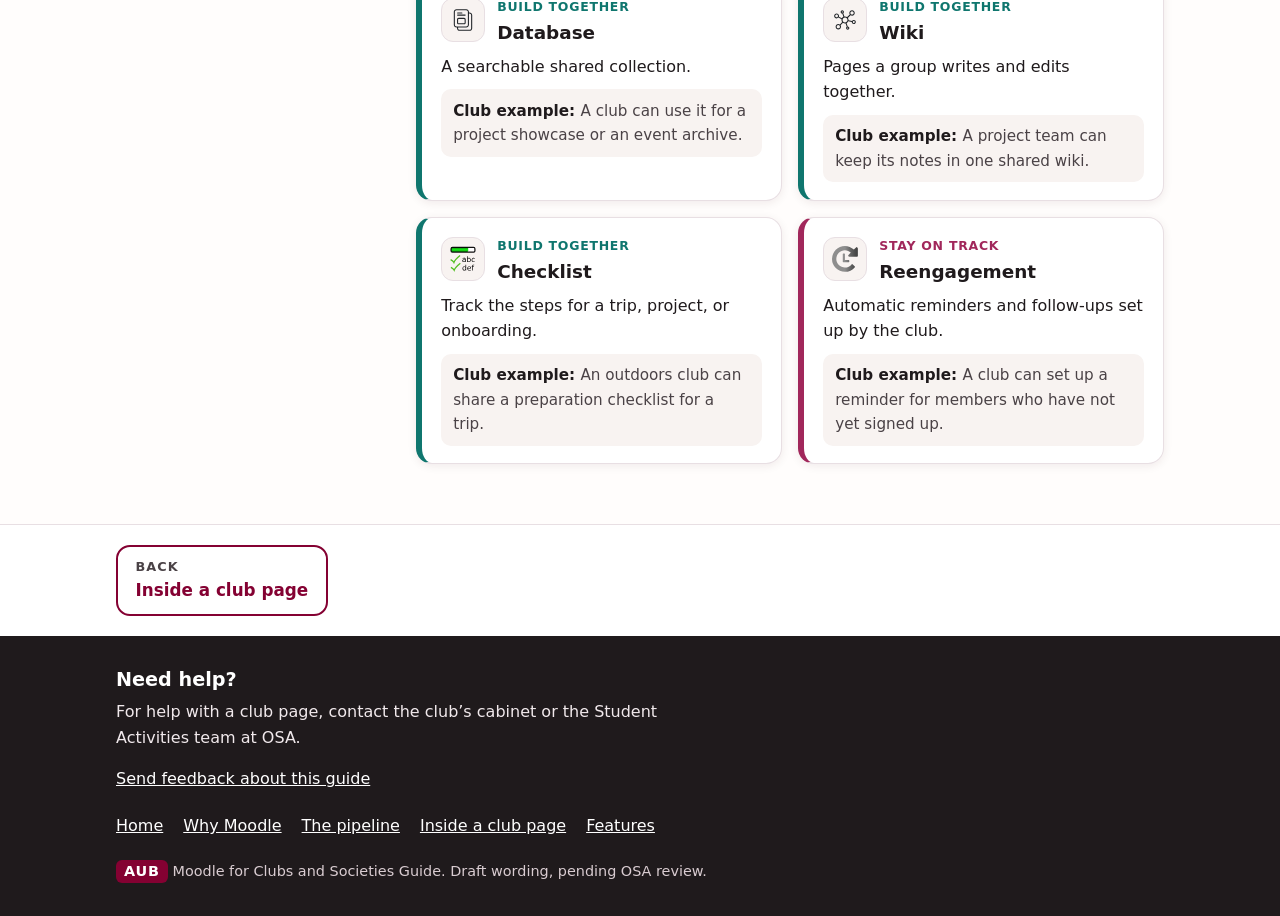
==== commit fa99354a: "Rename Get started to The pipeline, say Moodle instead of Nexus Co-Authored-By: Claude Sonnet 5.5 <n" ====
--- a/features.html
+++ b/features.html
@@ -4,7 +4,7 @@
   <meta charset="utf-8">
   <meta name="viewport" content="width=device-width, initial-scale=1">
   <title>Features | Moodle for Clubs and Societies Guide</title>
-  <meta name="description" content="A student guide to everything you can do on Nexus through AUB clubs and societies.">
+  <meta name="description" content="A student guide to everything you can do on Moodle through AUB clubs and societies.">
   <meta name="theme-color" content="#840132">
   <link rel="icon" href="data:image/svg+xml,%3Csvg xmlns='http://www.w3.org/2000/svg' viewBox='0 0 32 32'%3E%3Crect width='32' height='32' rx='7' fill='%23840132'/%3E%3Ctext x='16' y='22' font-family='Arial' font-weight='700' font-size='17' text-anchor='middle' fill='white'%3EN%3C/text%3E%3C/svg%3E">
   <link rel="stylesheet" href="styles.css">
@@ -25,11 +25,11 @@
       <nav id="site-nav" class="site-nav" aria-label="Main">
         <ul>
           <li><a href="index.html">Home</a></li>
-          <li><a href="why.html">Why Nexus</a></li>
-          <li><a href="start.html">Get started</a></li>
+          <li><a href="why.html">Why Moodle</a></li>
+          <li><a href="pipeline.html">The pipeline</a></li>
           <li><a href="inside.html">Inside a club page</a></li>
           <li><a href="features.html" aria-current="page">Features</a></li>
-          <li class="nav-cta"><a class="btn btn-small" href="https://lms.aub.edu.lb" target="_blank" rel="noopener noreferrer">Open Nexus<span class="visually-hidden"> (opens in a new tab)</span></a></li>
+          <li class="nav-cta"><a class="btn btn-small" href="https://lms.aub.edu.lb" target="_blank" rel="noopener noreferrer">Open Moodle<span class="visually-hidden"> (opens in a new tab)</span></a></li>
         </ul>
       </nav>
     </div>
@@ -40,7 +40,7 @@
       <div class="wrap">
         <p class="crumbs"><a href="index.html">Home</a> <span aria-hidden="true">/</span> Features</p>
         <h1>All features</h1>
-        <p class="page-lead">The tools clubs can use on their Nexus pages. Search by word or filter by what you want to do.</p>
+        <p class="page-lead">The tools clubs can use on their Moodle pages. Search by word or filter by what you want to do.</p>
       </div>
     </section>
 
@@ -89,7 +89,7 @@
         <p>For help with a club page, contact the club&rsquo;s cabinet or the Student Activities team at OSA.</p>
         <p><a href="mailto:man53@mail.aub.edu?subject=Feedback%20on%20the%20Moodle%20for%20Clubs%20and%20Societies%20Guide">Send feedback about this guide</a></p>
       </div>
-      <nav class="footer-nav" aria-label="Footer"><a href="index.html">Home</a><a href="why.html">Why Nexus</a><a href="start.html">Get started</a><a href="inside.html">Inside a club page</a><a href="features.html">Features</a></nav>
+      <nav class="footer-nav" aria-label="Footer"><a href="index.html">Home</a><a href="why.html">Why Moodle</a><a href="pipeline.html">The pipeline</a><a href="inside.html">Inside a club page</a><a href="features.html">Features</a></nav>
       <p class="footer-small"><span class="wordmark-aub">AUB</span> Moodle for Clubs and Societies Guide. Draft wording, pending OSA review.</p>
     </div>
   </footer>
--- a/styles.css
+++ b/styles.css
@@ -289,6 +289,10 @@
 .feature-card[hidden] { display: none; }
 .cat-0 { --accent: var(--c0); } .cat-1 { --accent: var(--c1); } .cat-2 { --accent: var(--c2); }
 .cat-3 { --accent: var(--c3); } .cat-4 { --accent: var(--c4); } .cat-5 { --accent: var(--c5); } .cat-6 { --accent: var(--c6); }
+.feature-head { display: flex; gap: .75rem; align-items: center; margin-bottom: .6rem; }
+.feature-icon { flex: none; width: 2.75rem; height: 2.75rem; padding: .5rem; background: var(--bg-tint); border: 1px solid var(--line); border-radius: 12px; }
+.feature-titles { min-width: 0; }
+.feature-titles h3 { margin: 0; }
 .feature-cat { margin: 0 0 .35rem; font-size: .78rem; font-weight: 700; letter-spacing: .06em; text-transform: uppercase; color: var(--accent); }
 .feature-meaning { margin-bottom: .6rem; }
 .feature-example { margin: 0; font-size: .95rem; color: var(--ink-soft); background: var(--bg-tint); border-radius: 10px; padding: .6rem .75rem; }
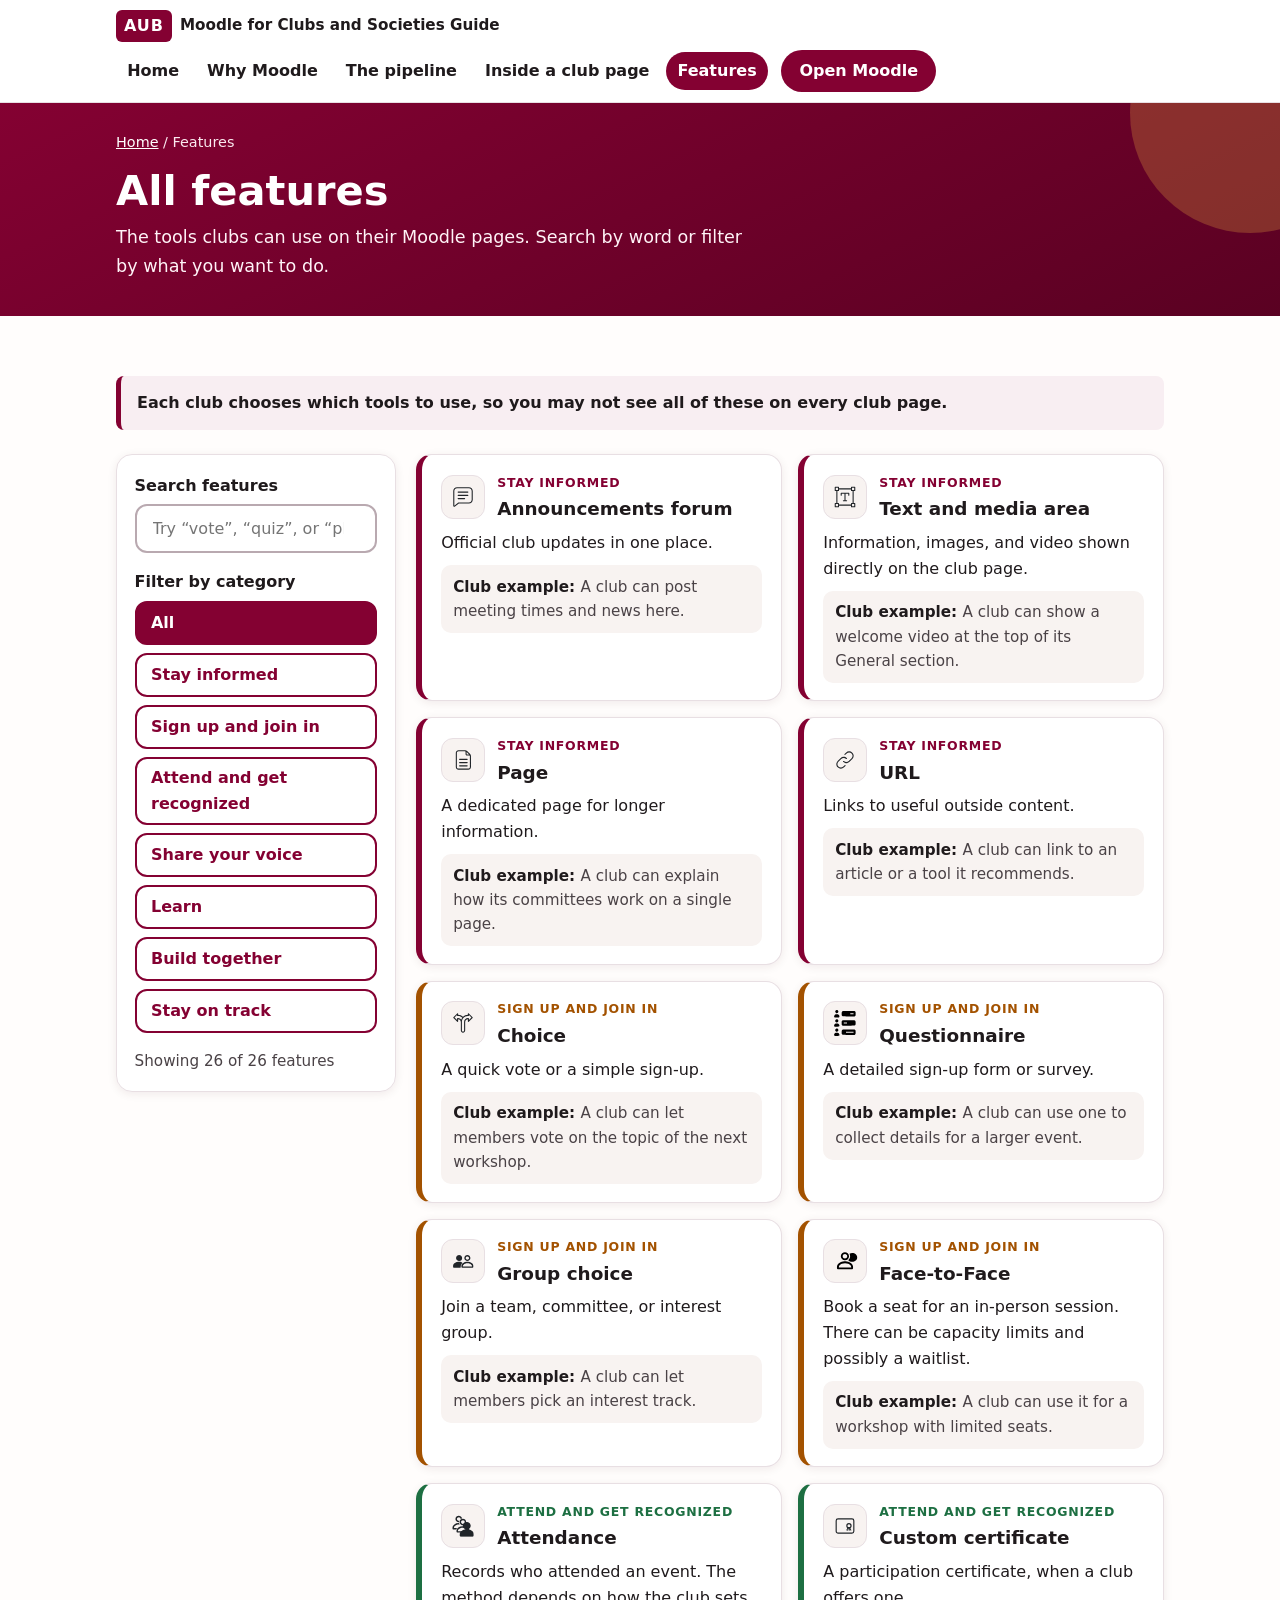
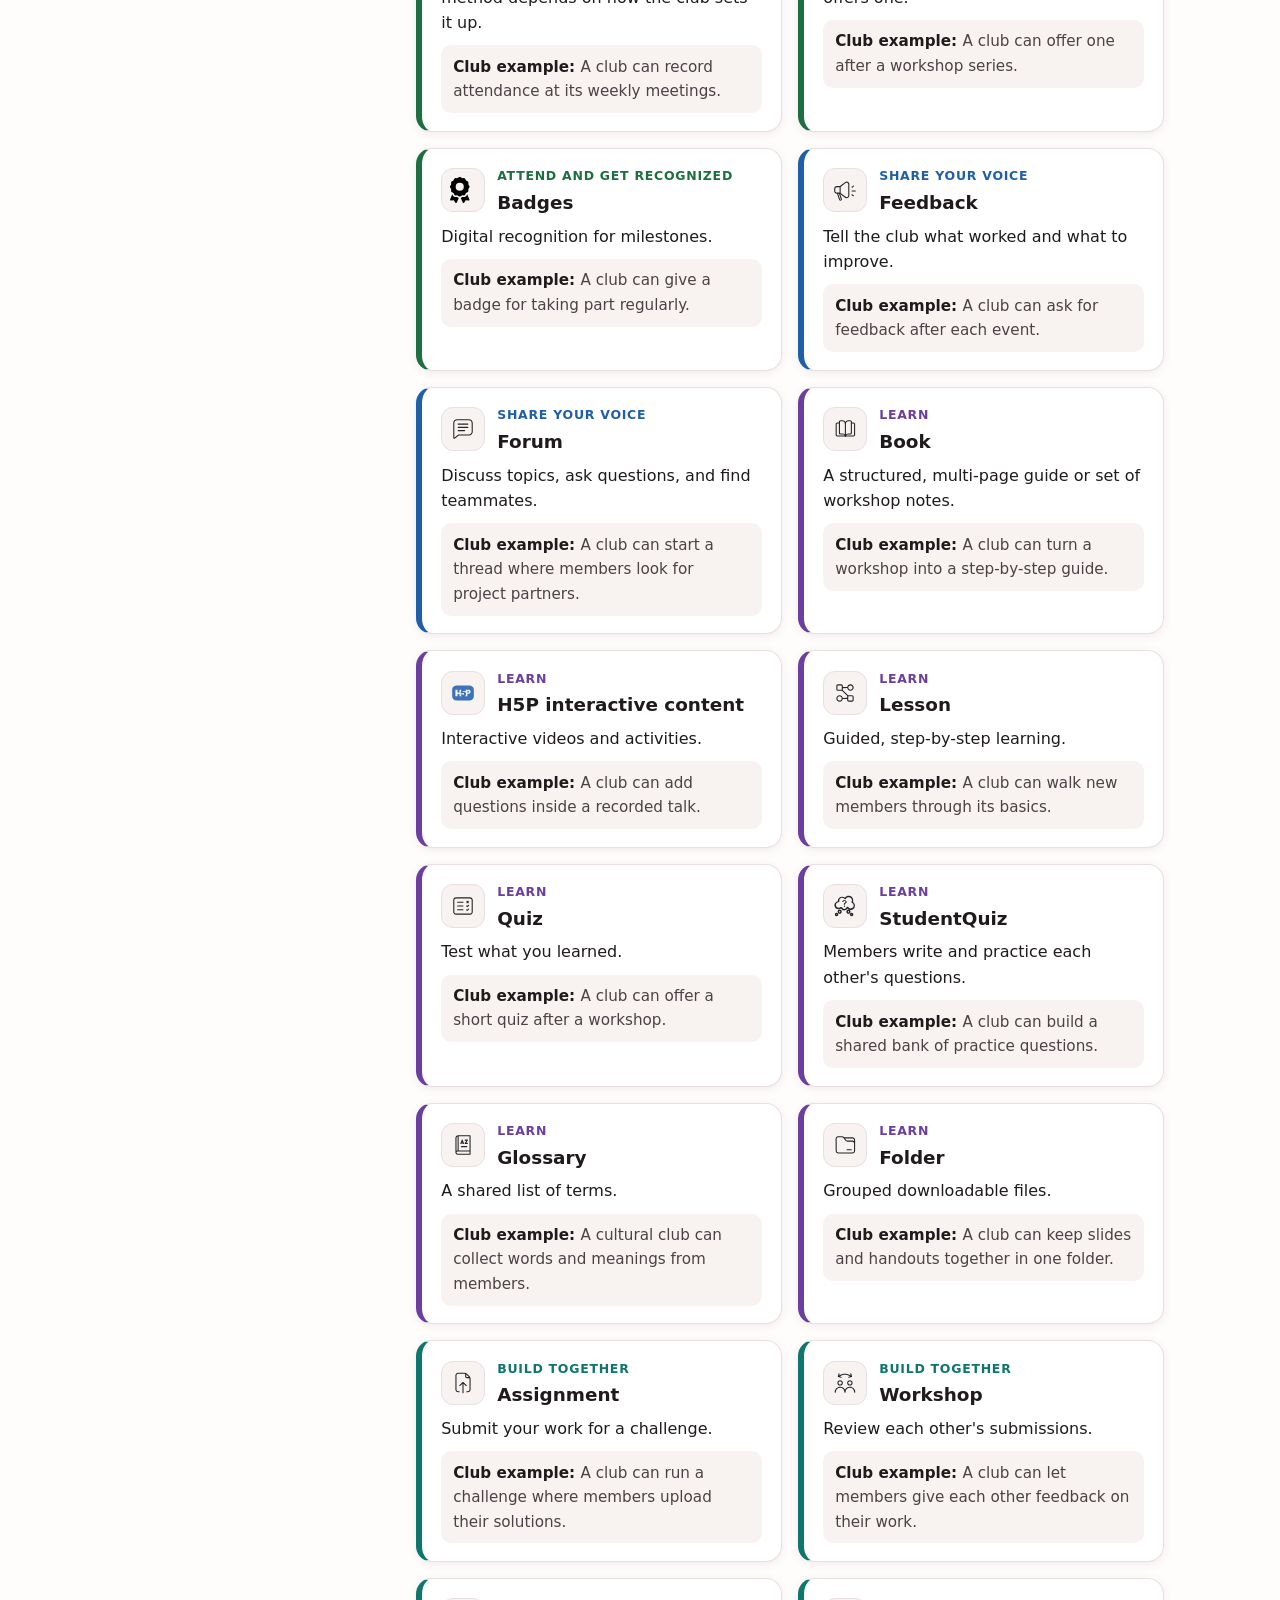
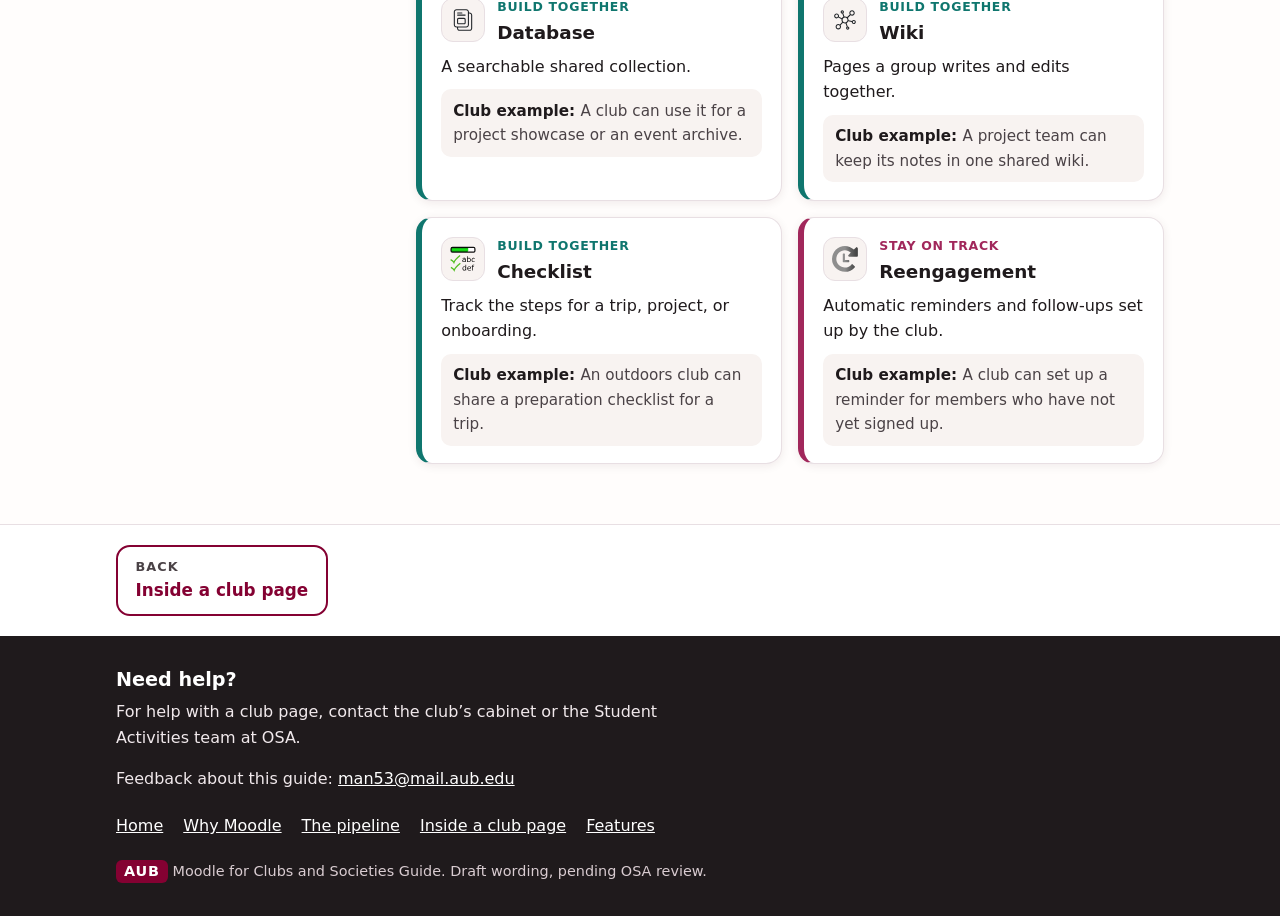
==== commit a72c9c72: "Add visible feedback address and Outlook web fallback Co-Authored-By: Claude Sonnet 5.5 <noreply@ant" ====
--- a/features.html
+++ b/features.html
@@ -87,7 +87,7 @@
       <div class="footer-help">
         <h2>Need help?</h2>
         <p>For help with a club page, contact the club&rsquo;s cabinet or the Student Activities team at OSA.</p>
-        <p><a href="mailto:man53@mail.aub.edu?subject=Feedback%20on%20the%20Moodle%20for%20Clubs%20and%20Societies%20Guide">Send feedback about this guide</a></p>
+        <p>Feedback about this guide: <a href="mailto:man53@mail.aub.edu?subject=Feedback%20on%20the%20Moodle%20for%20Clubs%20and%20Societies%20Guide">man53@mail.aub.edu</a></p>
       </div>
       <nav class="footer-nav" aria-label="Footer"><a href="index.html">Home</a><a href="why.html">Why Moodle</a><a href="pipeline.html">The pipeline</a><a href="inside.html">Inside a club page</a><a href="features.html">Features</a></nav>
       <p class="footer-small"><span class="wordmark-aub">AUB</span> Moodle for Clubs and Societies Guide. Draft wording, pending OSA review.</p>
--- a/styles.css
+++ b/styles.css
@@ -388,3 +388,8 @@
   *, *::before, *::after { animation: none !important; transition: none !important; }
   .tile:hover { transform: none; }
 }
+
+/* Feedback buttons */
+.mail-row { display: flex; flex-wrap: wrap; gap: .75rem; justify-content: center; }
+.btn-secondary { background: #fff; color: var(--aub-maroon); border-color: var(--aub-maroon); }
+.btn-secondary:hover { background: var(--maroon-tint); }
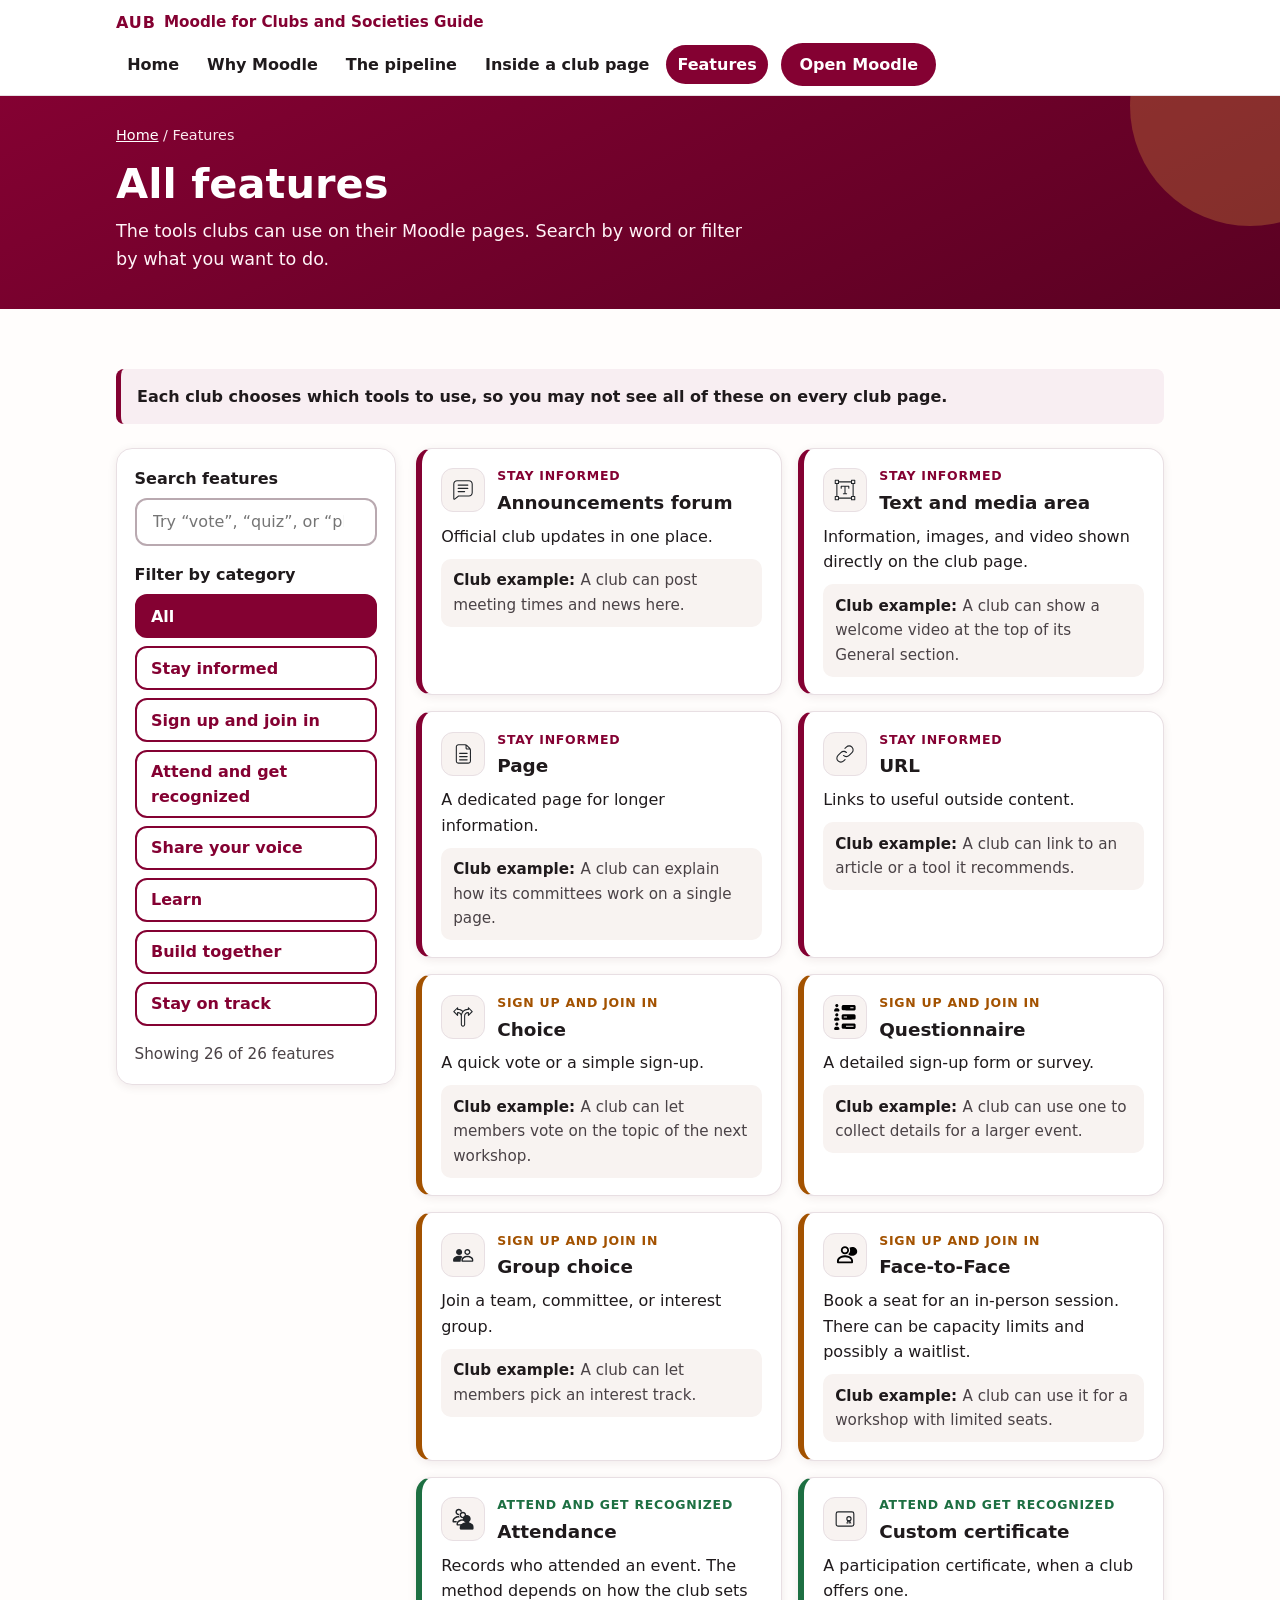
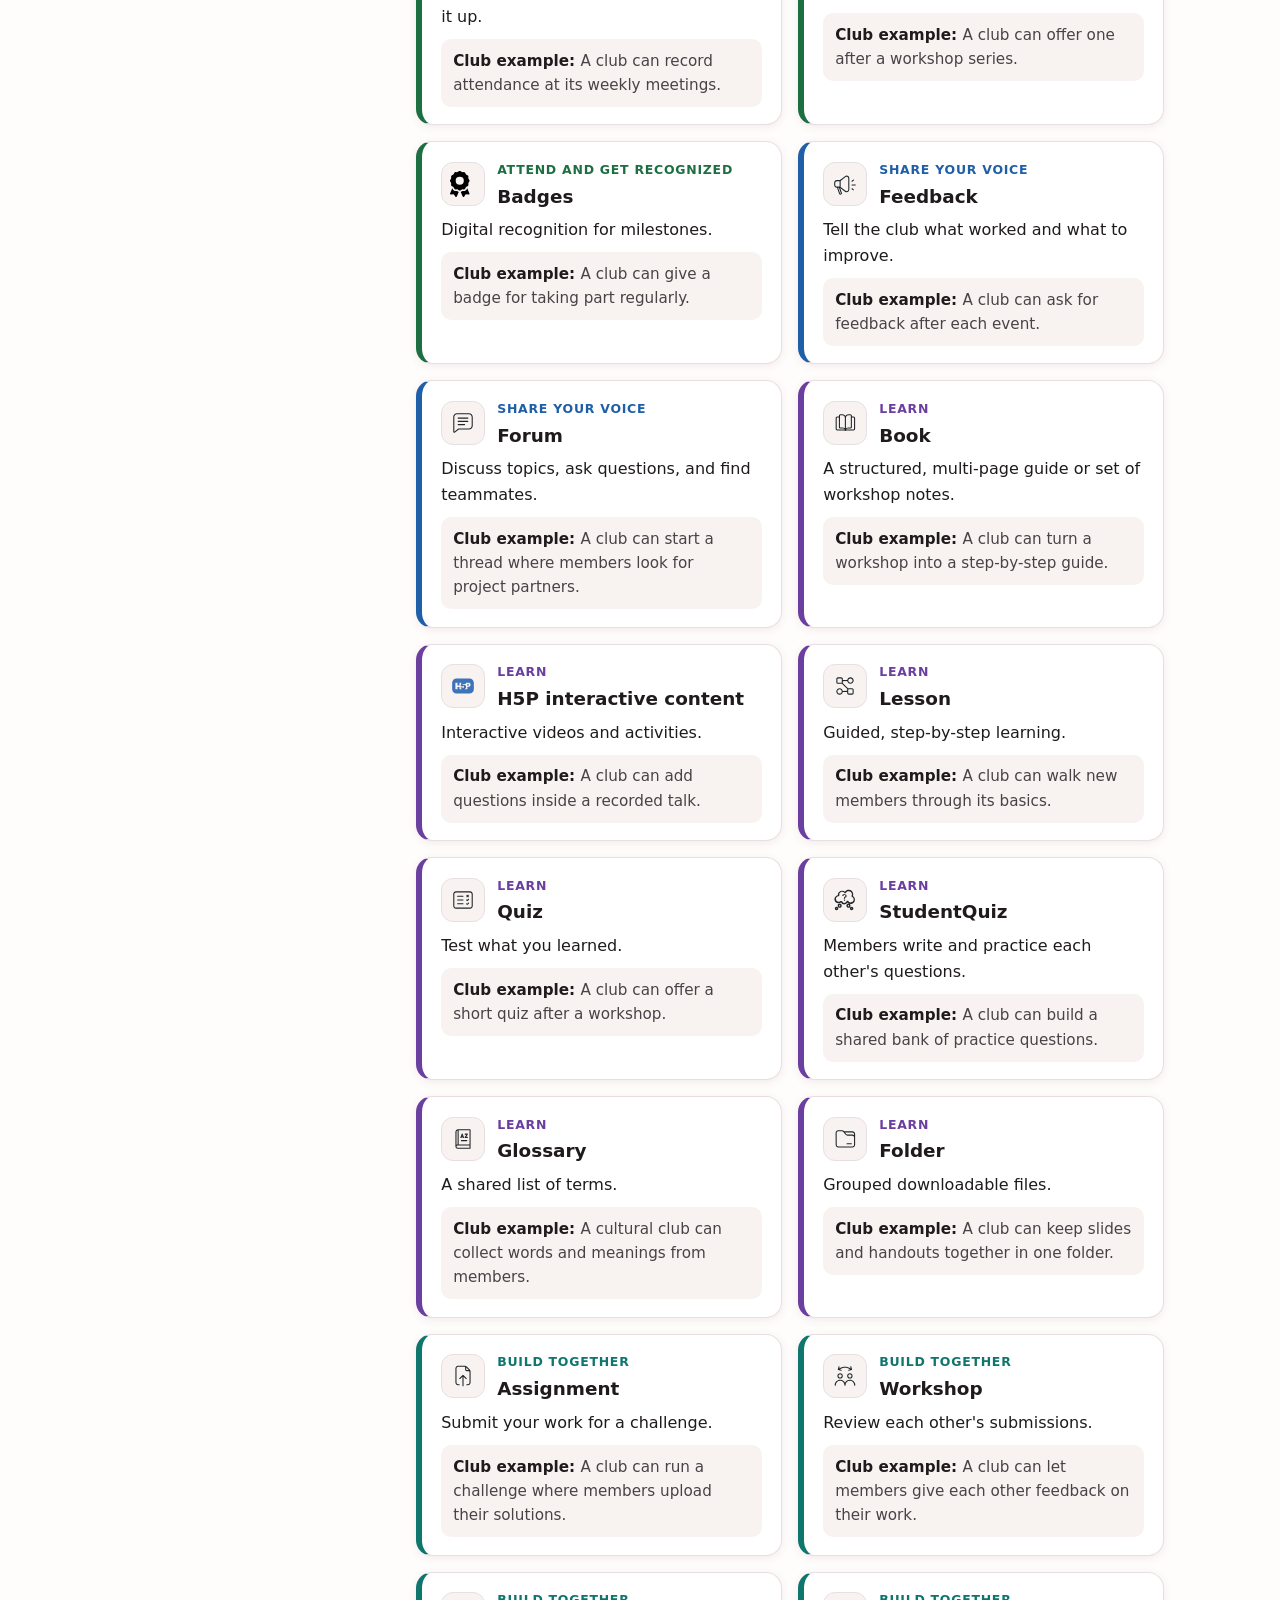
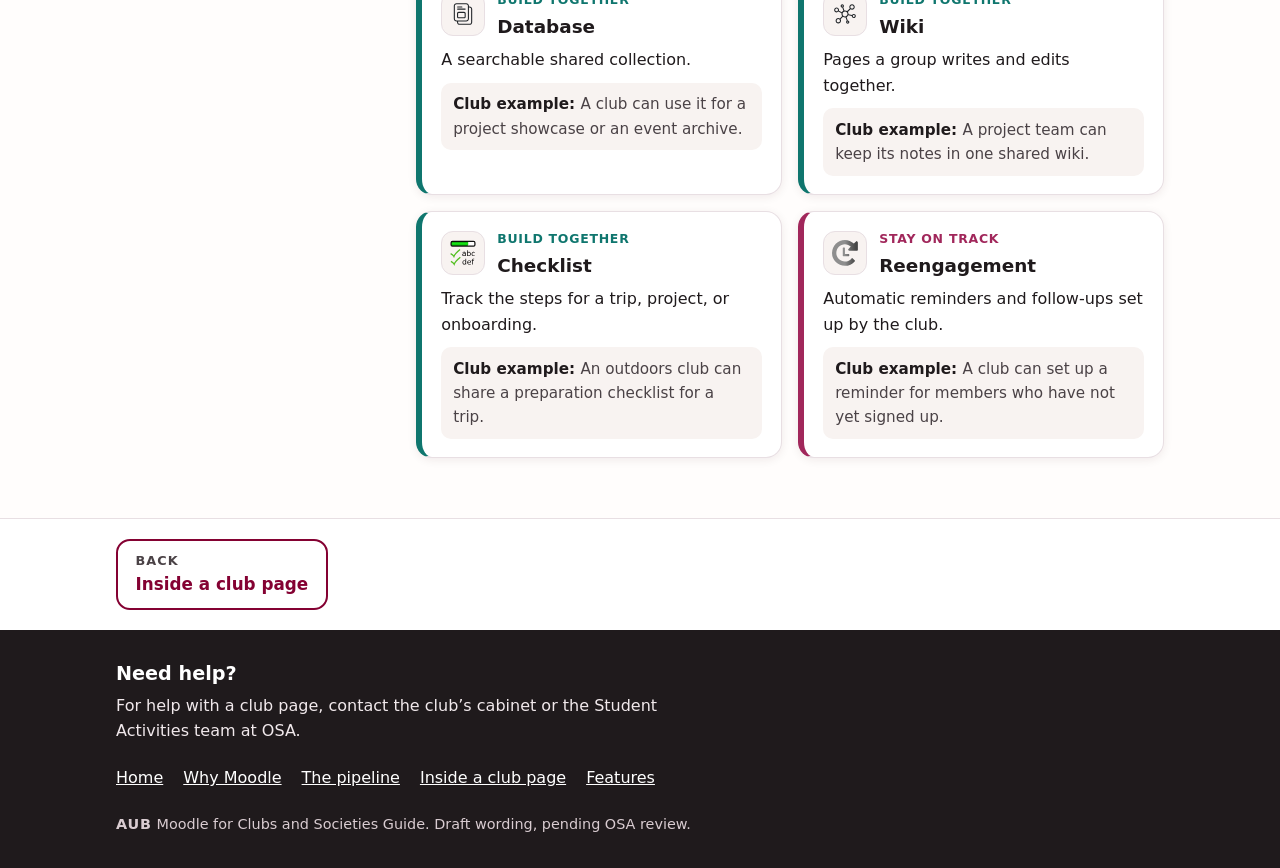
==== commit f4a3efd6: "Uniform header wordmark, plain plus icon, simpler help box Co-Authored-By: Claude Sonnet 5.5 <norepl" ====
--- a/features.html
+++ b/features.html
@@ -87,7 +87,6 @@
       <div class="footer-help">
         <h2>Need help?</h2>
         <p>For help with a club page, contact the club&rsquo;s cabinet or the Student Activities team at OSA.</p>
-        <p>Feedback about this guide: <a href="mailto:man53@mail.aub.edu?subject=Feedback%20on%20the%20Moodle%20for%20Clubs%20and%20Societies%20Guide">man53@mail.aub.edu</a></p>
       </div>
       <nav class="footer-nav" aria-label="Footer"><a href="index.html">Home</a><a href="why.html">Why Moodle</a><a href="pipeline.html">The pipeline</a><a href="inside.html">Inside a club page</a><a href="features.html">Features</a></nav>
       <p class="footer-small"><span class="wordmark-aub">AUB</span> Moodle for Clubs and Societies Guide. Draft wording, pending OSA review.</p>
--- a/styles.css
+++ b/styles.css
@@ -50,11 +50,9 @@
 .site-header { position: sticky; top: 0; z-index: 50; background: #fff; border-bottom: 1px solid var(--line); }
 .header-inner { display: flex; flex-wrap: wrap; align-items: center; justify-content: space-between; gap: .5rem; padding-top: .6rem; padding-bottom: .6rem; }
 .wordmark { display: flex; align-items: center; gap: .5rem; text-decoration: none; color: var(--ink); min-width: 0; flex: 1 1 0; }
-.wordmark-aub {
-  background: var(--aub-maroon); color: #fff; font-weight: 800; letter-spacing: .06em;
-  padding: .2rem .5rem; border-radius: 6px; flex: none;
-}
+.wordmark-aub { font-weight: 800; letter-spacing: .06em; flex: none; color: inherit; }
 .wordmark-text { font-weight: 700; font-size: .9rem; line-height: 1.2; }
+.wordmark { color: var(--aub-maroon); }
 
 .menu-toggle {
   display: none; align-items: center; gap: .5rem; background: var(--aub-maroon); color: #fff;
@@ -146,7 +144,7 @@
   background: var(--aub-maroon); color: #fff; font-size: .85rem; display: flex; align-items: center; justify-content: center;
 }
 .hero-card li.plus { background: transparent; color: #fff; border: 2px dashed rgba(255, 255, 255, .6); counter-increment: none; font-weight: 500; }
-.hero-card li.plus::before { content: "+"; background: var(--gold); color: var(--ink); }
+.hero-card li.plus::before { content: "+"; background: #fff; color: var(--aub-maroon); }
 
 /* ---------- Inner page header ---------- */
 .page-head {
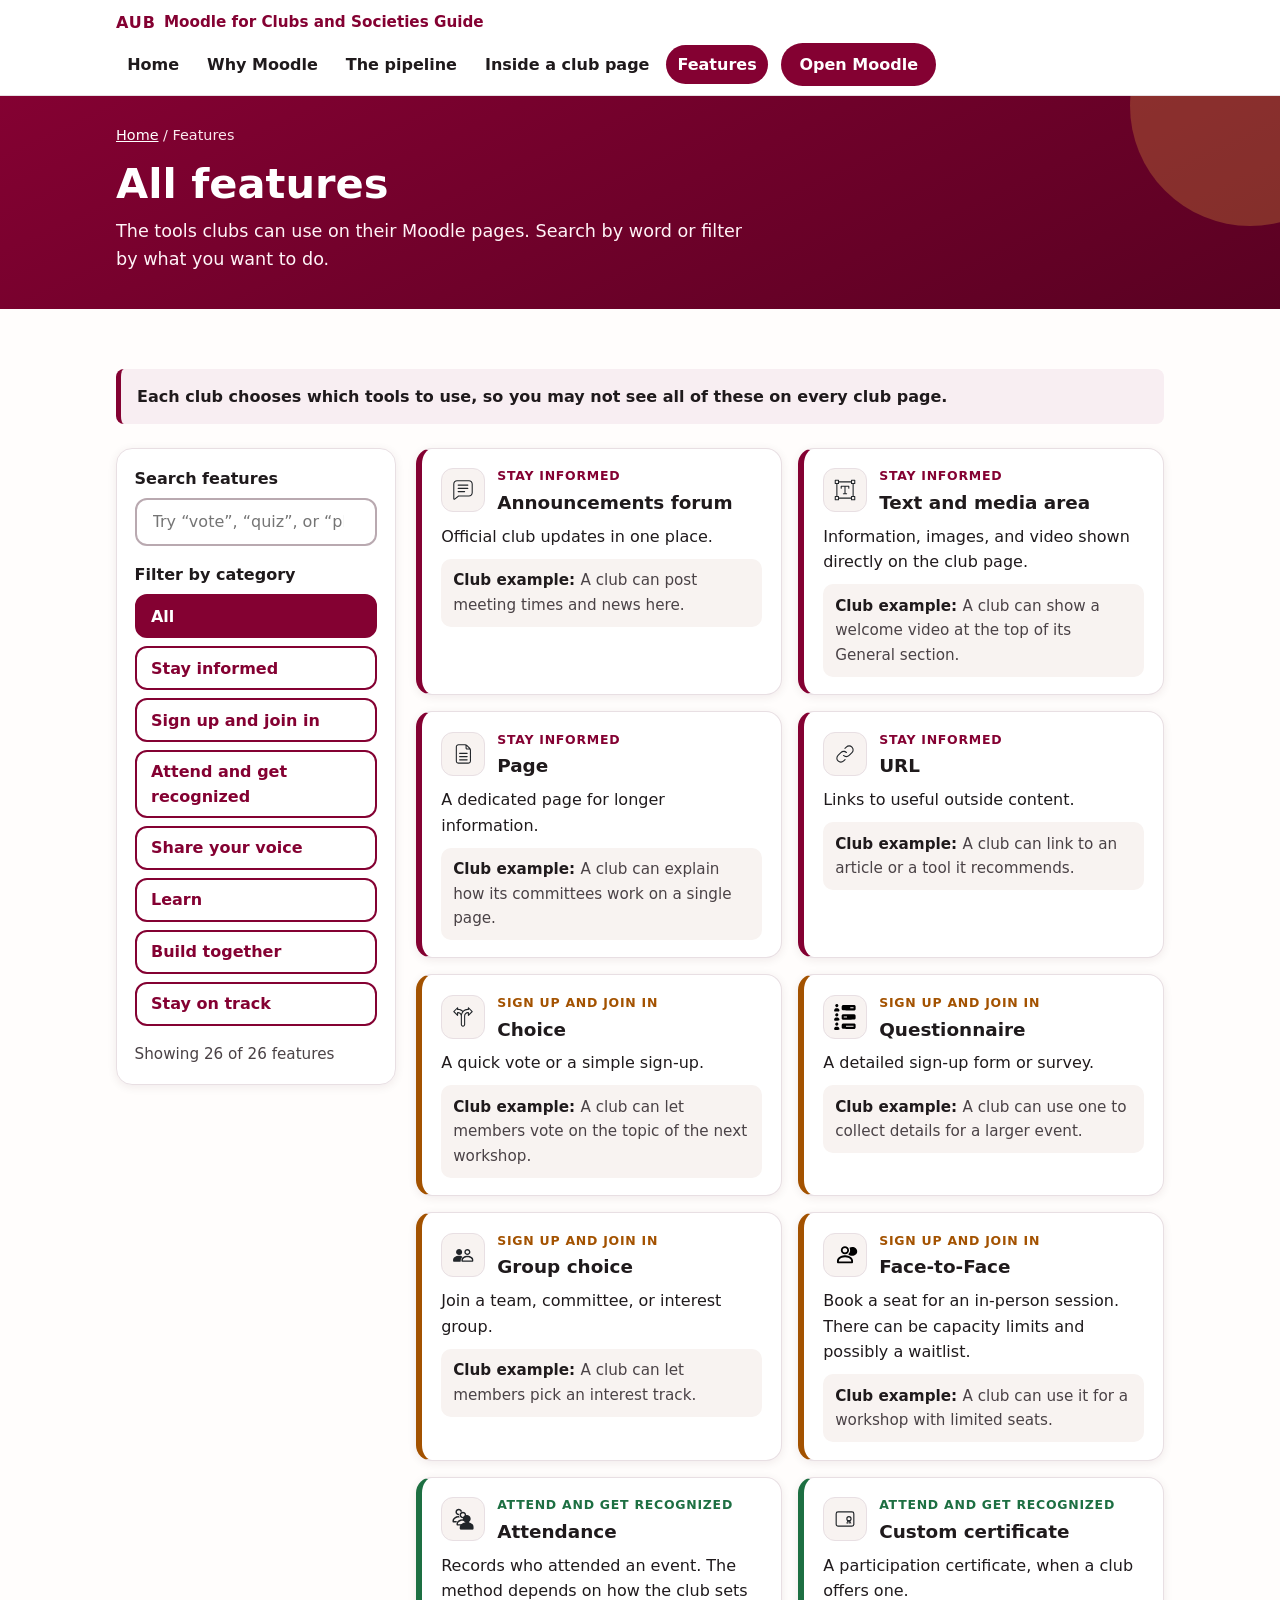
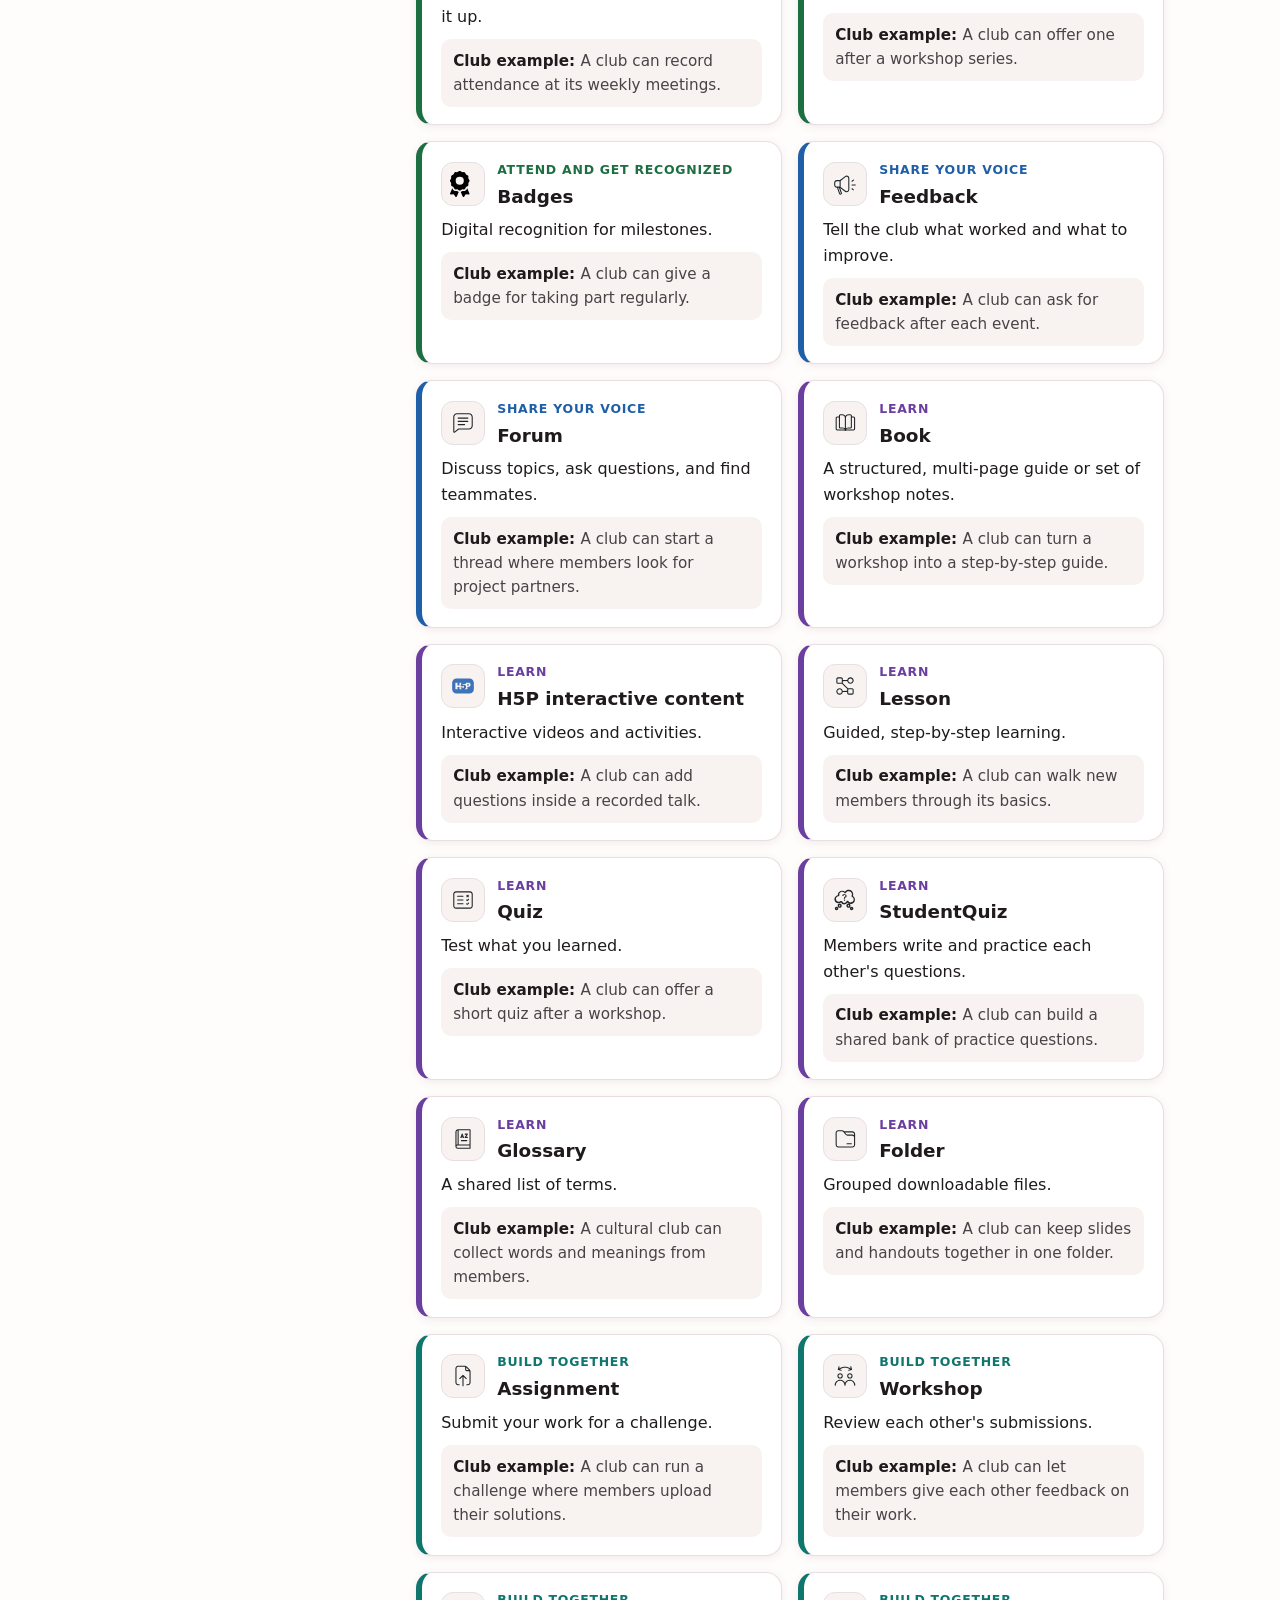
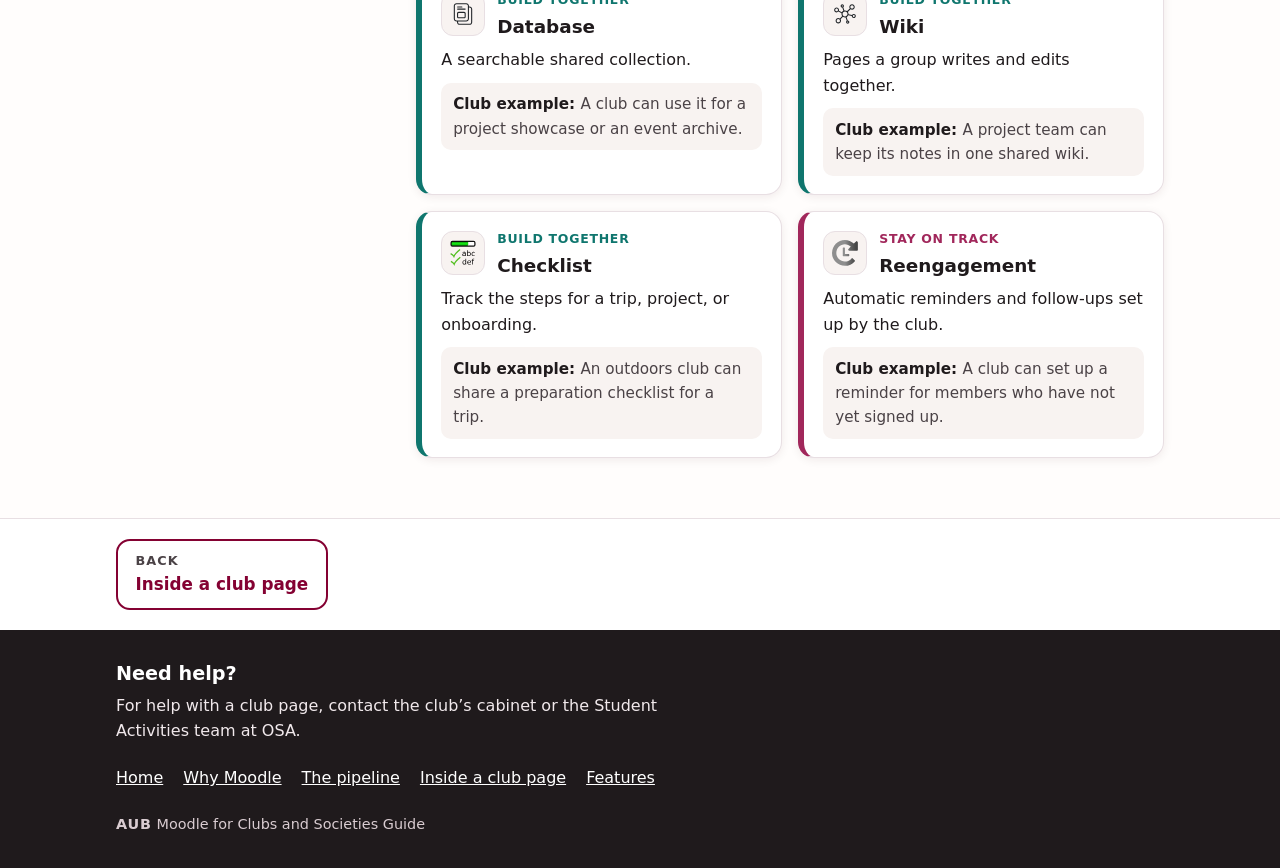
==== commit e3f83620: "Remove draft wording line from footer Co-Authored-By: Claude Sonnet 5.5 <noreply@anthropic.com>" ====
--- a/features.html
+++ b/features.html
@@ -89,7 +89,7 @@
         <p>For help with a club page, contact the club&rsquo;s cabinet or the Student Activities team at OSA.</p>
       </div>
       <nav class="footer-nav" aria-label="Footer"><a href="index.html">Home</a><a href="why.html">Why Moodle</a><a href="pipeline.html">The pipeline</a><a href="inside.html">Inside a club page</a><a href="features.html">Features</a></nav>
-      <p class="footer-small"><span class="wordmark-aub">AUB</span> Moodle for Clubs and Societies Guide. Draft wording, pending OSA review.</p>
+      <p class="footer-small"><span class="wordmark-aub">AUB</span> Moodle for Clubs and Societies Guide</p>
     </div>
   </footer>
 </body>
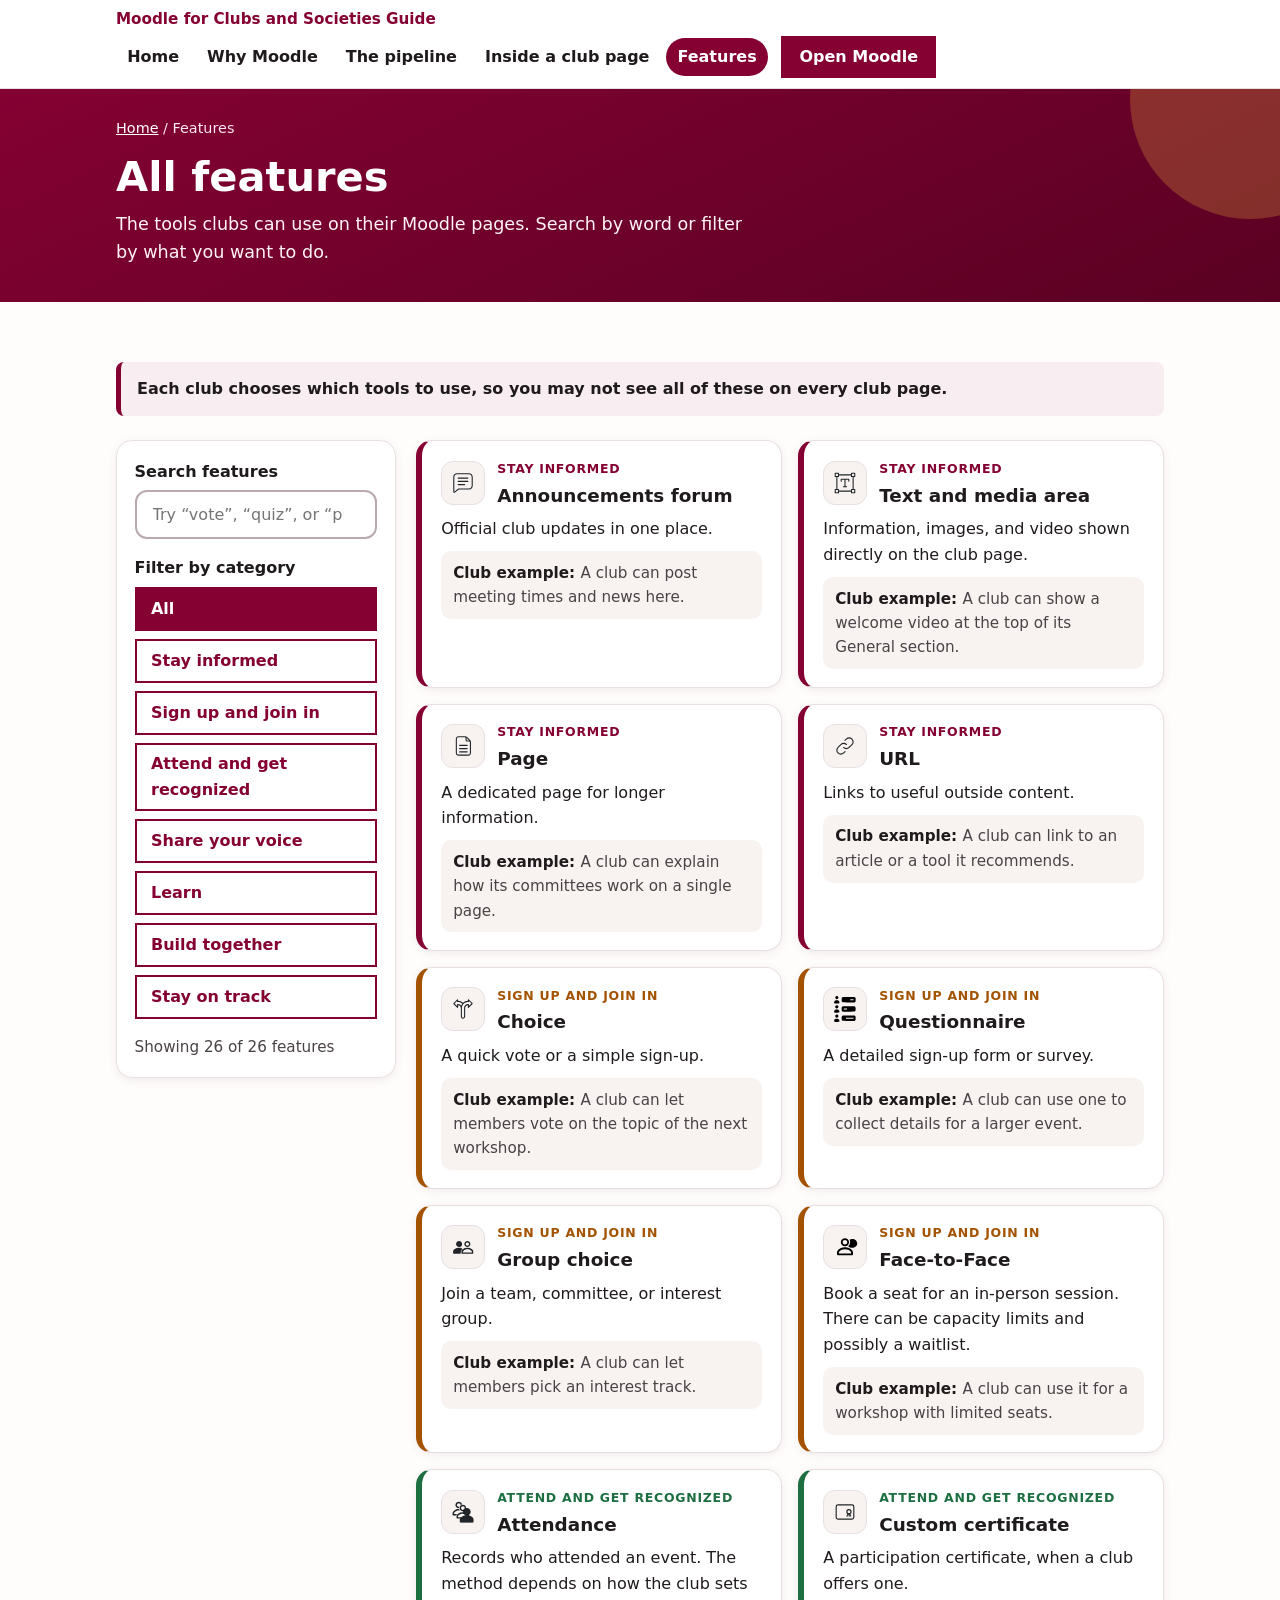
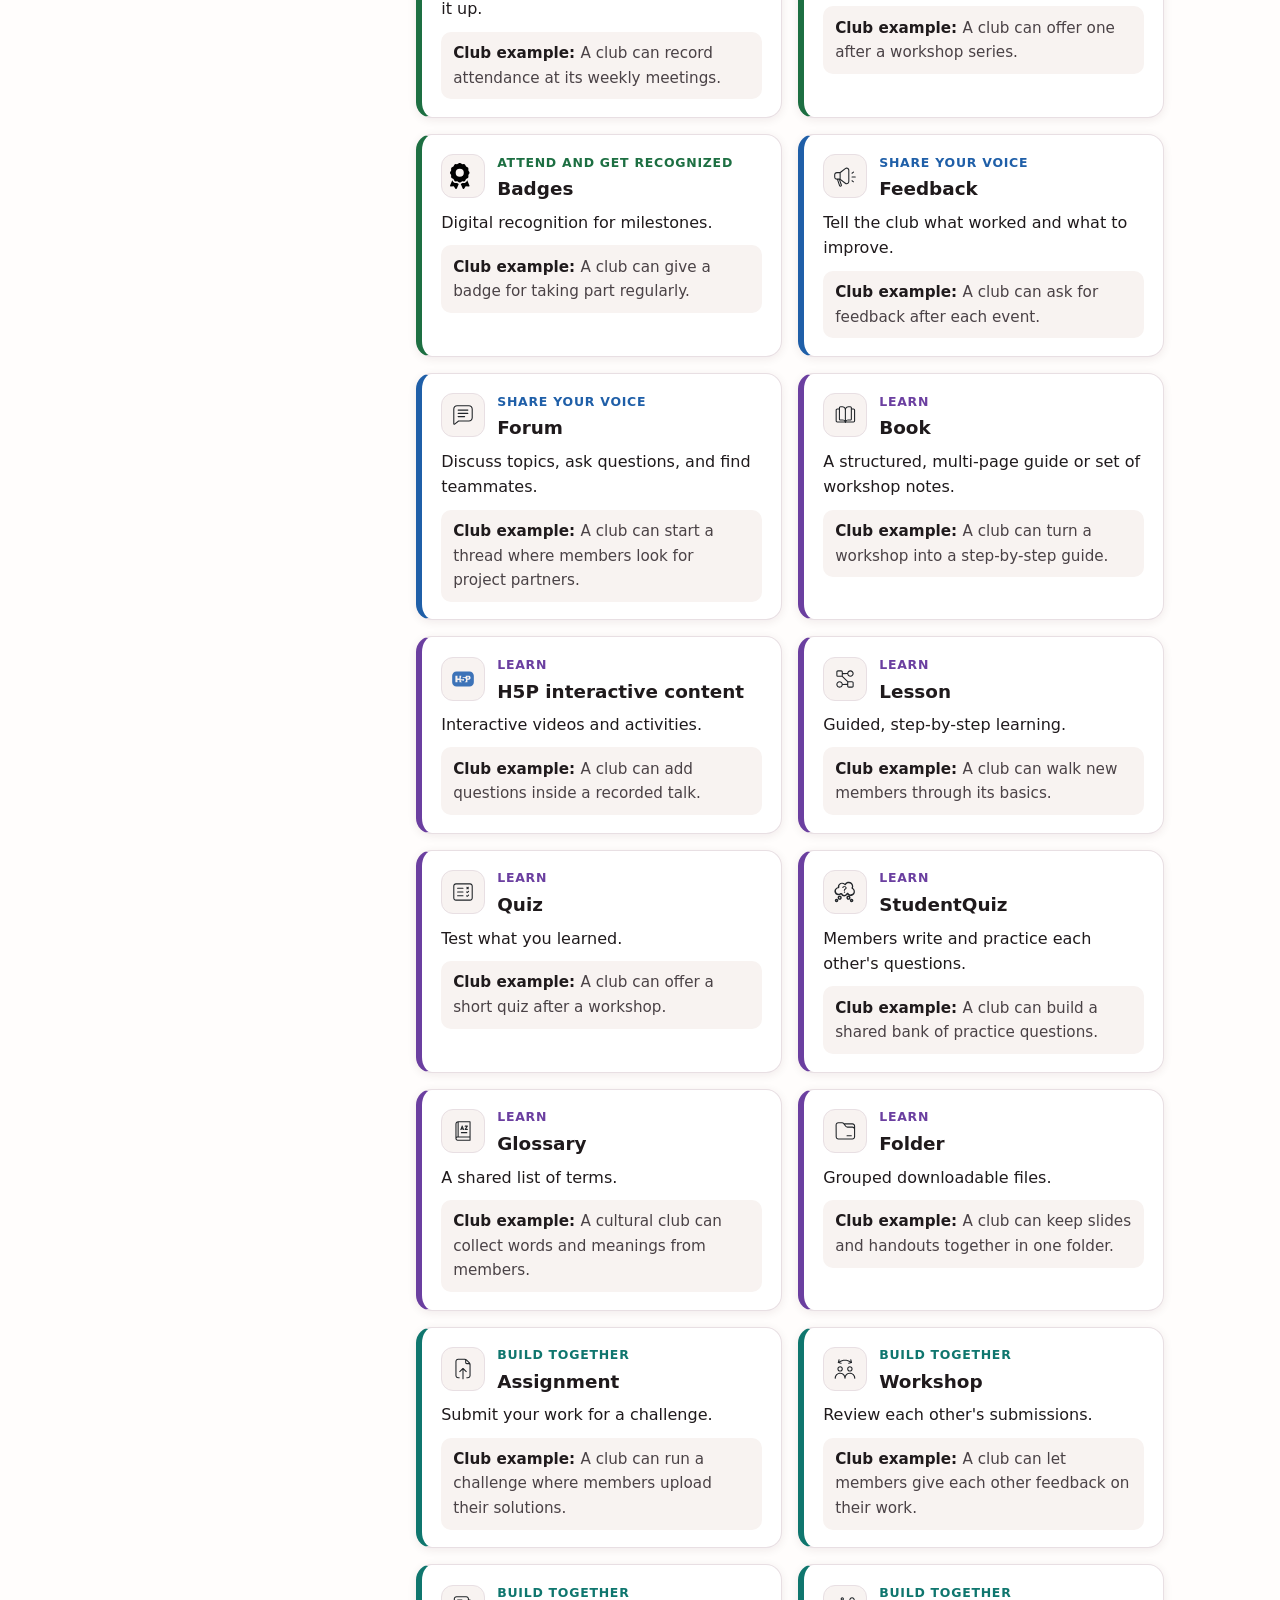
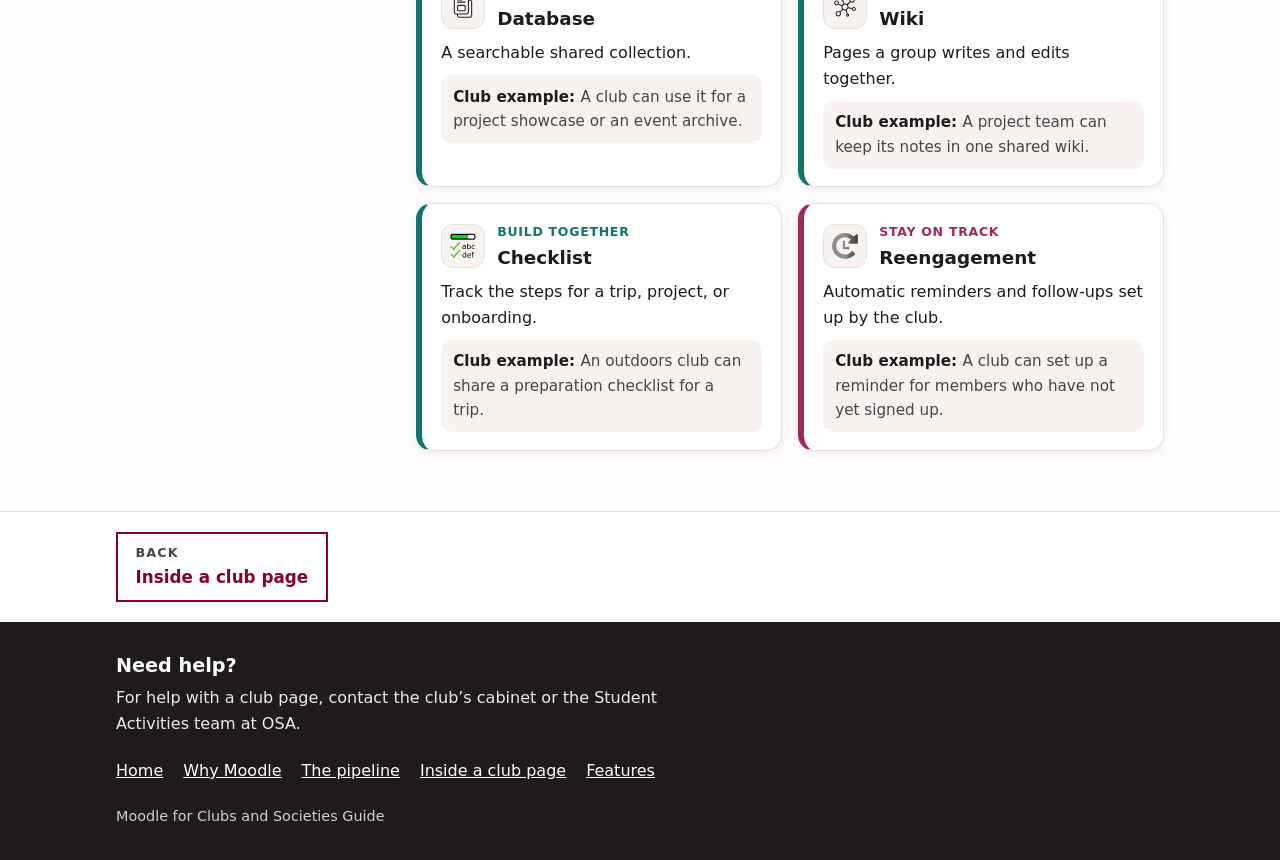
==== commit 7686a1c9: "Square corners on colored elements, header shows the guide name only Co-Authored-By: Claude Sonnet 5" ====
--- a/features.html
+++ b/features.html
@@ -16,7 +16,7 @@
   <header class="site-header">
     <div class="wrap header-inner">
       <a class="wordmark" href="index.html" aria-label="Moodle for Clubs and Societies Guide, home">
-        <span class="wordmark-aub">AUB</span><span class="wordmark-text">Moodle for Clubs and Societies Guide</span>
+        <span class="wordmark-text">Moodle for Clubs and Societies Guide</span>
       </a>
       <button class="menu-toggle" type="button" aria-expanded="false" aria-controls="site-nav">
         <span class="menu-toggle-bars" aria-hidden="true"></span>
@@ -89,7 +89,7 @@
         <p>For help with a club page, contact the club&rsquo;s cabinet or the Student Activities team at OSA.</p>
       </div>
       <nav class="footer-nav" aria-label="Footer"><a href="index.html">Home</a><a href="why.html">Why Moodle</a><a href="pipeline.html">The pipeline</a><a href="inside.html">Inside a club page</a><a href="features.html">Features</a></nav>
-      <p class="footer-small"><span class="wordmark-aub">AUB</span> Moodle for Clubs and Societies Guide</p>
+      <p class="footer-small">Moodle for Clubs and Societies Guide</p>
     </div>
   </footer>
 </body>
--- a/styles.css
+++ b/styles.css
@@ -391,3 +391,8 @@
 .mail-row { display: flex; flex-wrap: wrap; gap: .75rem; justify-content: center; }
 .btn-secondary { background: #fff; color: var(--aub-maroon); border-color: var(--aub-maroon); }
 .btn-secondary:hover { background: var(--maroon-tint); }
+
+/* Square corners on colored and button-style elements */
+.btn, .menu-toggle, .site-nav a:not(.btn), .tab, .chip, .eyebrow, .label, .tag,
+.why-num, .timeline li::before, .flow-num, .tile-num, .hero-card li::before,
+.pill-list li, .pager-link, .hero-card li, .hero-card li.plus { border-radius: 0; }
